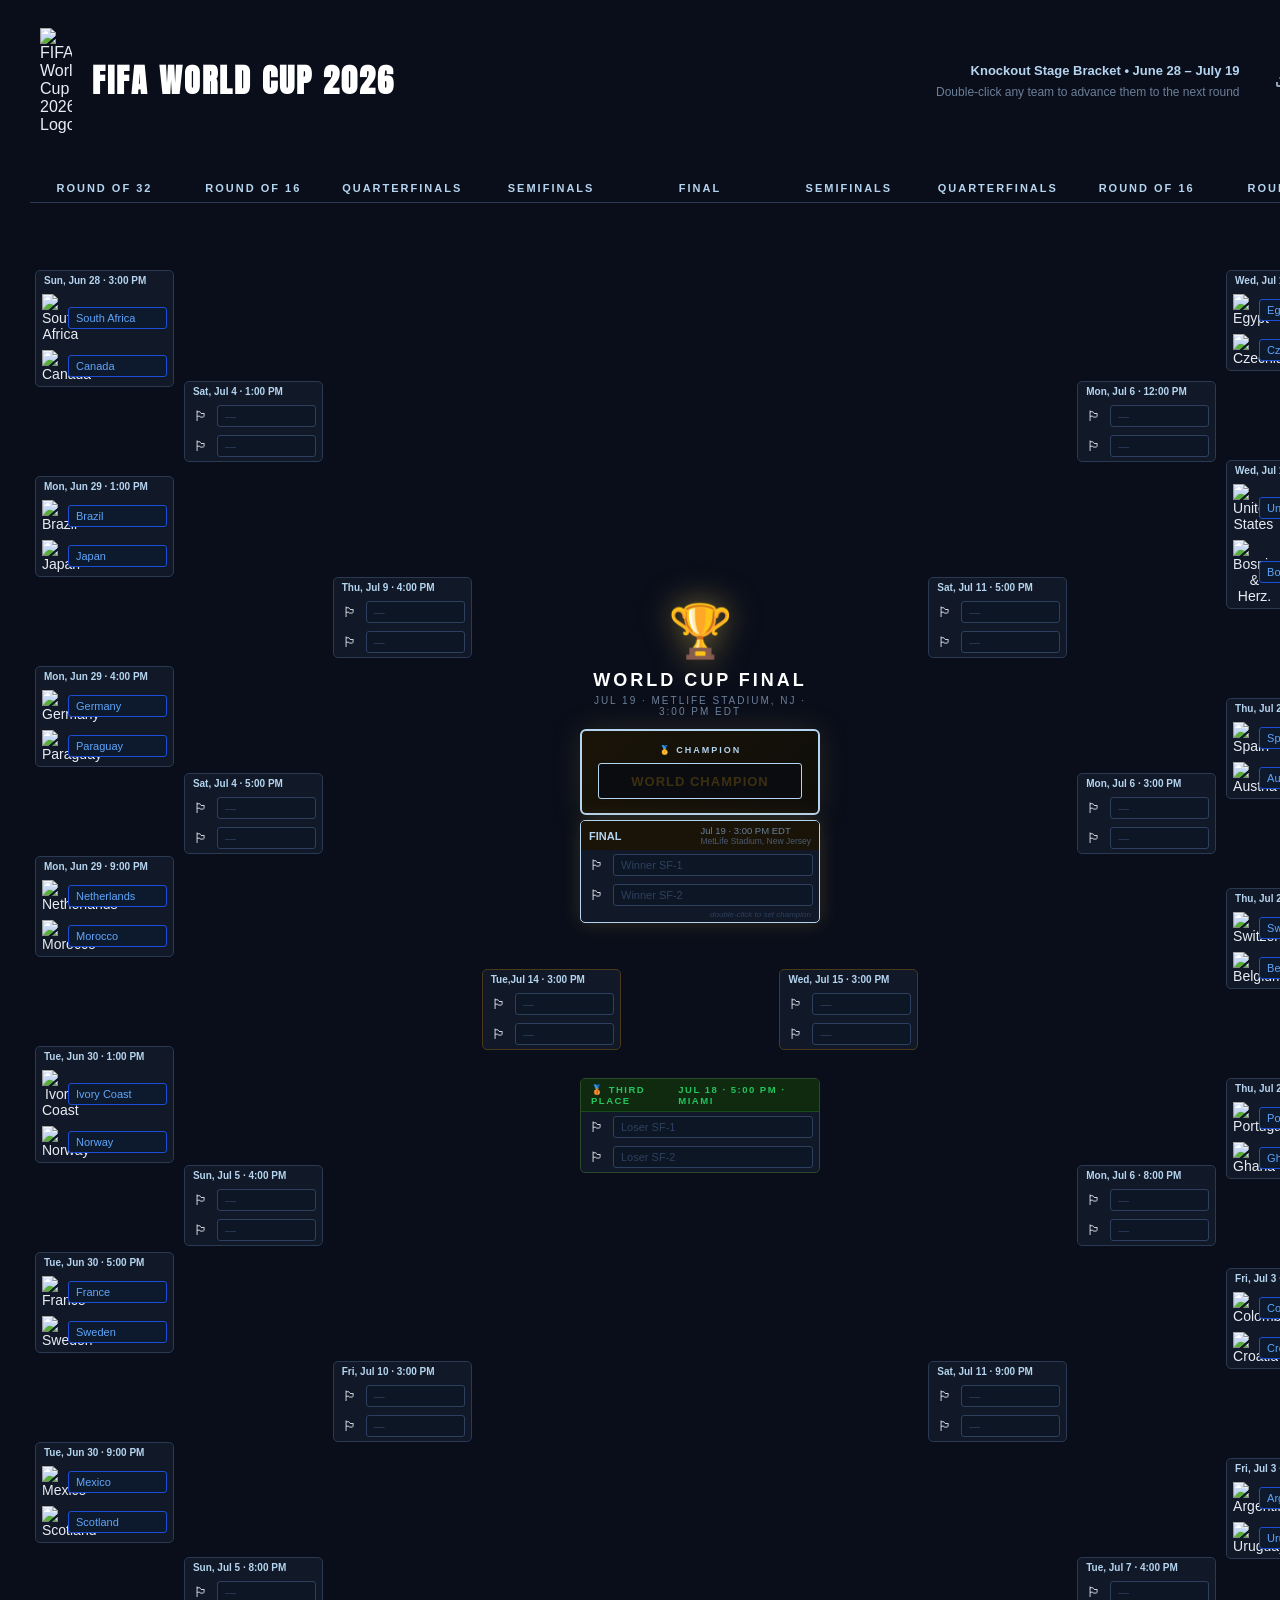
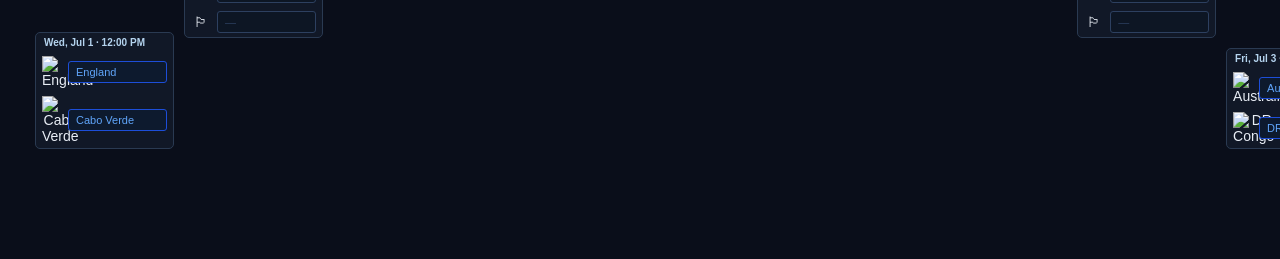
==== wc2026_bracket.html @ 47522573 "Update UI" ====
<!doctype html>
<html lang="en">
    <head>
        <meta charset="UTF-8" />
        <meta name="viewport" content="width=device-width, initial-scale=1.0" />
        <link rel="preconnect" href="https://fonts.googleapis.com" />
        <link rel="preconnect" href="https://fonts.gstatic.com" crossorigin />
        <link
            rel="stylesheet"
            href="https://fonts.googleapis.com/css2?family=Material+Symbols+Outlined:opsz,wght,FILL,GRAD@20..48,100..700,0..1,-50..200&icon_names=delete,download"
        />
        <link
            href="https://fonts.googleapis.com/css2?family=Anton&display=swap"
            rel="stylesheet"
        />
        <title>FIFA World Cup 2026 - Knockout Bracket</title>
        <style>
            *,
            *::before,
            *::after {
                box-sizing: border-box;
                margin: 0;
                padding: 0;
            }

            @import url("https://fonts.googleapis.com/css2?family=Oswald:wght@400;600;700&family=Inter:wght@300;400;500;600&family=Teko:wght@400;500;600;700&family=Anton&display=swap");

            :root {
                --bg: #0a0e1a;
                --surface: #111827;
                --surface2: #1a2236;
                --border: #2a3a52;
                --gold: #b5d4ef;
                --gold-light: #ffffff;
                --text: #e8edf5;
                --text-dim: #6b7f99;
                --text-mid: #94a3b8;
                --input-bg: #0d1624;
                --input-border: #2d4060;
                --green-light: #22c55e;
                --winner-bg: #0f2a1a;
                --winner-border: #22c55e;
            }

            html {
                font-family:
                    "Inter",
                    -apple-system,
                    BlinkMacSystemFont,
                    sans-serif;
                background: var(--bg);
                color: var(--text);
            }
            body {
                min-width: 1400px;
                user-select: none;
            }

            header {
                background: #0a0e1a;
                /* border-bottom: 2px solid var(--gold); */
                padding: 28px 40px 10px;
                display: flex;
                align-items: center;
                justify-content: space-between;
                position: relative;
                overflow: hidden;
            }
            .header-left {
                display: flex;
                align-items: center;
                gap: 20px;
            }
            .header-title h1 {
                font-family: "Anton", "Teko", "Oswald", sans-serif;
                font-size: 32px;
                font-weight: 700;
                color: var(--gold-light);
                letter-spacing: 2px;
                text-transform: uppercase;
                line-height: 1;
            }
            .display_logo {
                display: block;
            }
            .print_logo {
                display: none;
            }
            .header-right {
                display: flex;
                align-items: center;
                gap: 20px;
            }
            .header-meta {
                text-align: right;
                font-size: 12px;
                color: var(--text-dim);
                line-height: 1.8;
            }
            .header-meta strong {
                color: var(--gold);
                font-size: 13px;
                display: block;
            }

            .controls {
                background: var(--surface);
                border-bottom: 1px solid var(--border);
                padding: 14px 40px;
                display: flex;
                align-items: center;
                gap: 16px;
                flex-wrap: wrap;
            }
            .btn {
                font-family: "Anton", "Teko", "Oswald", sans-serif;
                font-size: 13px;
                font-weight: 600;
                height: 48px;
                width: 48px;
                letter-spacing: 1.5px;
                text-transform: uppercase;
                border: none;
                border-radius: 50%;
                cursor: pointer;
                transition: all 0.18s;
            }
            .btn-primary {
                background: var(--gold);
                color: #0a0e1a;
            }
            .btn-primary:hover {
                background: var(--gold-light);
            }
            .btn-secondary {
                background: transparent;
                color: var(--text-mid);
            }
            .btn-secondary:hover {
                background: var(--surface);
                color: var(--gold);
            }
            .btn-danger {
                background: transparent;
                color: #f87171;
            }
            .btn-danger:hover {
                background: #732525;
                color: #fff;
            }
            .controls-note {
                font-size: 11px;
                color: var(--text-dim);
            }
            main {
                padding: 30px 30px 60px;
            }

            .bracket-wrapper {
                display: grid;
                grid-auto-columns: minmax(0, 1fr);
                grid-auto-flow: column;
                align-items: center;
                min-height: 1580px;
            }

            .round-labels {
                display: grid;
                grid-auto-columns: minmax(0, 1fr);
                grid-auto-flow: column;
                padding: 0 0 12px;
            }
            .round-label {
                text-align: center;
                font-family: "Oswald", sans-serif;
                font-size: 11px;
                font-weight: 600;
                letter-spacing: 2px;
                text-transform: uppercase;
                color: var(--gold);
                padding: 8px 4px;
                border-bottom: 1px solid var(--border);
                margin-bottom: 4px;
            }
            .round-label span {
                display: block;
                font-size: 9px;
                color: var(--text-dim);
                font-family: "Inter", sans-serif;
                letter-spacing: 1px;
                margin-top: 2px;
                font-weight: 400;
            }

            .col {
                display: flex;
                flex-direction: column;
                justify-content: space-around;
                height: 100%;
                padding: 6px 5px;
            }

            .match {
                background: var(--surface);
                border: 1px solid var(--border);
                border-radius: 5px;
                margin: 5px 0;
                overflow: hidden;
                transition: border-color 0.18s;
            }
            .match:hover {
                border-color: #4a6a8a;
            }

            .match-meta {
                padding: 4px 8px;
                font-size: 9.5px;
                color: var(--text-dim);
                display: flex;
                justify-content: space-between;
                align-items: center;
            }
            .match-num {
                font-family: "Oswald", sans-serif;
                font-weight: 600;
                color: var(--gold);
                font-size: 10px;
            }
            .match-venue {
                font-size: 8.5px;
                color: #4a5a72;
                text-align: right;
            }

            .team-row {
                display: flex;
                align-items: center;
                padding: 4px 6px;
                gap: 6px;
                position: relative;
                cursor: pointer;
                transition: background 0.12s;
            }
            .team-row:hover {
                background: #151f30;
            }
            .team-row.winner-row {
                background: var(--winner-bg);
            }
            .team-row.winner-row:hover {
                background: #122218;
            }

            .team-flag {
                font-size: 14px;
                width: 20px;
                text-align: center;
                flex-shrink: 0;
            }

            input.team-input {
                flex: 1;
                background: var(--input-bg);
                border: 1px solid var(--input-border);
                border-radius: 3px;
                color: var(--text);
                font-size: 11px;
                font-family: "Inter", sans-serif;
                padding: 4px 7px;
                outline: none;
                transition:
                    border-color 0.15s,
                    background 0.15s;
                min-width: 0;
                pointer-events: none;
            }
            .team-row:hover input.team-input {
                pointer-events: auto;
            }
            input.team-input:focus {
                border-color: var(--gold);
                background: #121e32;
                pointer-events: auto;
            }
            input.team-input::placeholder {
                color: #2d4060;
            }
            input.team-input.confirmed {
                border-color: #1d4ed8;
                background: #0d1a2e;
                color: #60a5fa;
            }
            input.team-input.winner {
                border-color: var(--winner-border);
                background: var(--winner-bg);
                color: var(--green-light);
                font-weight: 600;
            }

            input.score-input {
                width: 28px;
                flex-shrink: 0;
                background: var(--input-bg);
                border: 1px solid var(--input-border);
                border-radius: 3px;
                color: #e8c878;
                font-size: 12px;
                font-weight: 600;
                font-family: "Oswald", sans-serif;
                text-align: center;
                padding: 4px 2px;
                outline: none;
                transition: border-color 0.15s;
            }
            input.score-input:focus {
                border-color: var(--gold);
            }
            input.score-input::placeholder {
                color: #2d4060;
                font-size: 10px;
            }

            /* advance hint */
            .advance-hint {
                font-size: 8px;
                color: #2d4060;
                padding: 0 8px 3px;
                text-align: right;
                font-style: italic;
            }

            /* flash animation */
            @keyframes advanceFlash {
                0% {
                    background: #0f3a20;
                }
                100% {
                    background: var(--winner-bg);
                }
            }
            .team-row.just-advanced {
                animation: advanceFlash 0.4s ease-out;
            }

            /* center col */
            .center-col {
                grid-column: 5;
                display: flex;
                flex-direction: column;
                align-items: center;
                justify-content: center;
                padding: 0 10px 256px 10px;
                gap: 150px;
            }
            .trophy-center {
                text-align: center;
                padding: 12px 0;
            }
            .trophy-center .big-trophy {
                font-size: 52px;
                display: block;
                margin-bottom: 8px;
                filter: drop-shadow(0 0 16px rgba(200, 168, 75, 0.6));
            }
            .trophy-center h2 {
                font-family: "Oswald", sans-serif;
                font-size: 18px;
                font-weight: 700;
                color: var(--gold-light);
                letter-spacing: 3px;
                text-transform: uppercase;
            }
            .trophy-center p {
                font-size: 10px;
                color: var(--text-dim);
                letter-spacing: 2px;
                margin-top: 4px;
                text-transform: uppercase;
            }

            .champion-box {
                background: linear-gradient(135deg, #1a1408, #0f0e0a);
                border: 2px solid var(--gold);
                border-radius: 6px;
                padding: 14px 16px;
                width: 240px;
                text-align: center;
                box-shadow: 0 0 30px rgba(200, 168, 75, 0.15);
            }
            .champion-box label {
                font-size: 9px;
                text-transform: uppercase;
                letter-spacing: 2px;
                color: var(--gold);
                font-weight: 600;
                display: block;
                margin-bottom: 8px;
            }
            input.champion-input {
                width: 100%;
                background: #0a0c10;
                border: 1px solid var(--gold);
                border-radius: 3px;
                color: var(--gold-light);
                font-size: 16px;
                font-weight: 700;
                font-family: "Oswald", sans-serif;
                text-align: center;
                padding: 8px;
                outline: none;
                letter-spacing: 1px;
            }
            input.champion-input::placeholder {
                color: #3d3010;
                font-size: 13px;
            }

            .match.final-match {
                border-color: var(--gold);
                box-shadow: 0 0 20px rgba(200, 168, 75, 0.2);
                width: 240px;
            }
            .match.final-match .match-meta {
                background: #1a1408;
                border-color: #3d3010;
            }
            .match.sf-match {
                border-color: #4a3a1a;
            }
            .match.qf-match {
                border-color: #2a3248;
            }

            .third-box {
                background: var(--surface);
                border: 1px solid #2a4a2a;
                border-radius: 5px;
                width: 240px;
                overflow: hidden;
            }
            .third-header {
                background: #0f2a0f;
                padding: 5px 10px;
                font-size: 9.5px;
                color: #22c55e;
                letter-spacing: 1.5px;
                text-transform: uppercase;
                font-weight: 600;
                border-bottom: 1px solid #1a4a1a;
                display: flex;
                justify-content: space-between;
            }

            .info-strip {
                background: var(--surface2);
                border: 1px solid var(--border);
                border-radius: 5px;
                padding: 10px 14px;
                width: 240px;
                font-size: 9.5px;
                color: var(--text-dim);
                line-height: 1.8;
                text-align: center;
            }
            .info-strip strong {
                color: var(--text-mid);
                display: block;
                font-size: 11px;
                margin-bottom: 4px;
            }

            @media print {
                body {
                    min-width: auto;
                    background: #fff !important;
                    color: #000 !important;
                }
                header {
                    background: #f8f8f8 !important;
                    -webkit-print-color-adjust: exact;
                    print-color-adjust: exact;
                }
                .display_logo {
                    display: none;
                }
                .print_logo {
                    display: block;
                }
                .controls,
                .legend {
                    display: none !important;
                }
                main {
                    padding: 10px;
                }
                .match {
                    border: 1px solid #ccc !important;
                    background: #f9f9f9 !important;
                    break-inside: avoid;
                }
                .match-meta {
                    background: #efefef !important;
                }
                input.team-input,
                input.score-input,
                input.champion-input {
                    background: #fff !important;
                    border: 1px solid #aaa !important;
                    color: #000 !important;
                    pointer-events: auto !important;
                }
                * {
                    -webkit-print-color-adjust: exact;
                    print-color-adjust: exact;
                }
            }
        </style>
    </head>
    <body>
        <header>
            <div class="header-left">
                <img
                    src="https://digitalhub.fifa.com/transform/157d23bf-7e13-4d7b-949e-5d27d340987e/WC26_Logo?&io=transform:fill&quality=75"
                    alt="FIFA World Cup 2026 Logo"
                    width="32"
                    class="display_logo"
                />
                <img
                    src="https://digitalhub.fifa.com/transform/72a8ea8e-9019-49a4-8e79-8b2488cd9972/WC26_logo_brand_identity_black-bg?io=transform:fill&quality=100"
                    alt="FIFA World Cup 2026 Dark Logo"
                    width="60"
                    class="print_logo"
                />
                <div class="header-title">
                    <h1>FIFA World Cup 2026</h1>
                </div>
            </div>
            <div class="header-right">
                <div class="header-meta">
                    <strong
                        >Knockout Stage Bracket &bull; June 28 &ndash; July 19
                    </strong>
                    Double-click any team to advance them to the next round
                </div>
                <div class="legend">
                    <button class="btn btn-secondary" onclick="window.print()">
                        <span class="material-symbols-outlined">
                            download
                        </span>
                    </button>
                    <button class="btn btn-danger" onclick="clearAll()">
                        <span class="material-symbols-outlined"> delete </span>
                    </button>
                </div>
            </div>
        </header>
        <main>
            <div class="round-labels">
                <div class="round-label">Round of 32</div>
                <div class="round-label">Round of 16</div>
                <div class="round-label">Quarterfinals</div>
                <div class="round-label">Semifinals</div>
                <div class="round-label" style="text-align: center">Final</div>
                <div class="round-label">Semifinals</div>
                <div class="round-label">Quarterfinals</div>
                <div class="round-label">Round of 16</div>
                <div class="round-label">Round of 32</div>
            </div>

            <div class="bracket-wrapper">
                <div class="col" id="col-r32-l"></div>
                <div class="col" id="col-r16-l"></div>
                <div class="col" id="col-qf-l"></div>
                <div class="col" id="col-sf-l"></div>

                <!-- CENTER -->
                <div class="center-col">
                    <div class="final-container">
                        <div class="trophy-center">
                            <span class="big-trophy">🏆</span>
                            <h2>World Cup Final</h2>
                            <p>Jul 19 · MetLife Stadium, NJ · 3:00 PM EDT</p>
                        </div>
                        <div class="champion-box">
                            <label>🥇 Champion</label>
                            <input
                                class="champion-input"
                                id="champion"
                                placeholder="WORLD CHAMPION"
                            />
                        </div>
                        <div class="match final-match" id="match-FINAL">
                            <div class="match-meta" style="background: #1a1408">
                                <span class="match-num" style="font-size: 11px"
                                    >FINAL</span
                                >
                                <div class="match-datetime">
                                    Jul 19 · 3:00 PM EDT
                                    <div class="match-venue">
                                        MetLife Stadium, New Jersey
                                    </div>
                                </div>
                            </div>
                            <div
                                class="team-row"
                                id="row-FINAL-1"
                                data-match="FINAL"
                                data-slot="1"
                            >
                                <span class="team-flag" id="flag-FINAL-1"
                                    >🏳</span
                                >
                                <input
                                    class="team-input"
                                    id="t-FINAL-1"
                                    placeholder="Winner SF-1"
                                />
                                <!-- <input
                                class="score-input"
                                id="s-FINAL-1"
                                placeholder="–"
                                type="number"
                                min="0"
                            /> -->
                            </div>
                            <div
                                class="team-row"
                                id="row-FINAL-2"
                                data-match="FINAL"
                                data-slot="2"
                            >
                                <span class="team-flag" id="flag-FINAL-2"
                                    >🏳</span
                                >
                                <input
                                    class="team-input"
                                    id="t-FINAL-2"
                                    placeholder="Winner SF-2"
                                />
                                <!-- <input
                                class="score-input"
                                id="s-FINAL-2"
                                placeholder="–"
                                type="number"
                                min="0"
                            /> -->
                            </div>
                            <div class="advance-hint">
                                double-click to set champion
                            </div>
                        </div>
                    </div>
                    <div class="third-box" id="match-3RD">
                        <div class="third-header">
                            <span>🥉 Third Place</span
                            ><span>Jul 18 · 5:00 PM · Miami</span>
                        </div>
                        <div
                            class="team-row"
                            id="row-3RD-1"
                            data-match="3RD"
                            data-slot="1"
                        >
                            <span class="team-flag" id="flag-3RD-1">🏳</span>
                            <input
                                class="team-input"
                                id="t-3RD-1"
                                placeholder="Loser SF-1"
                            />
                            <!-- <input
                                class="score-input"
                                id="s-3RD-1"
                                placeholder="–"
                                type="number"
                                min="0"
                            /> -->
                        </div>
                        <div
                            class="team-row"
                            id="row-3RD-2"
                            data-match="3RD"
                            data-slot="2"
                        >
                            <span class="team-flag" id="flag-3RD-2">🏳</span>
                            <input
                                class="team-input"
                                id="t-3RD-2"
                                placeholder="Loser SF-2"
                            />
                            <!-- <input
                                class="score-input"
                                id="s-3RD-2"
                                placeholder="–"
                                type="number"
                                min="0"
                            /> -->
                        </div>
                    </div>
                </div>

                <div class="col" id="col-sf-r"></div>
                <div class="col" id="col-qf-r"></div>
                <div class="col" id="col-r16-r"></div>
                <div class="col" id="col-r32-r"></div>
            </div>
        </main>

        <script>
            const FLAGS = {
                "South Africa": "za",
                Canada: "ca",
                Brazil: "br",
                Japan: "jp",
                Germany: "de",
                Paraguay: "py",
                Netherlands: "nl",
                Morocco: "ma",
                "Ivory Coast": "ci",
                Norway: "no",
                France: "fr",
                Sweden: "se",
                Mexico: "mx",
                Scotland: "gb-sct",
                England: "gb-eng",
                "Cabo Verde": "cv",
                Egypt: "eg",
                Czechia: "cz",
                "United States": "us",
                "Bosnia & Herz.": "ba",
                Spain: "es",
                Austria: "at",
                Switzerland: "ch",
                Belgium: "be",
                Portugal: "pt",
                Ghana: "gh",
                Colombia: "co",
                Croatia: "hr",
                Argentina: "ar",
                Uruguay: "uy",
                Australia: "au",
                "DR Congo": "cd",
            };

            // bracket structure
            // Each match: { id, num, date, time, venue, col, nextMatch, nextSlot, loserMatch, loserSlot }
            // nextMatch = which match the winner feeds into
            // nextSlot  = which slot (1 or 2) in that match
            // loserMatch/loserSlot = for SF matches → 3rd place

            const MATCHES = [
                // R32 LEFT
                {
                    id: "m1",
                    num: "M1",
                    date: "Sun, Jun 28",
                    time: "3:00 PM",
                    venue: "SoFi Stadium, LA",
                    col: "col-r32-l",
                    nextMatch: "r1",
                    nextSlot: 1,
                },
                {
                    id: "m2",
                    num: "M2",
                    date: "Mon, Jun 29",
                    time: "1:00 PM",
                    venue: "NRG Stadium, Houston",
                    col: "col-r32-l",
                    nextMatch: "r1",
                    nextSlot: 2,
                },
                {
                    id: "m3",
                    num: "M3",
                    date: "Mon, Jun 29",
                    time: "4:00 PM",
                    venue: "Gillette Stadium, Boston",
                    col: "col-r32-l",
                    nextMatch: "r2",
                    nextSlot: 1,
                },
                {
                    id: "m4",
                    num: "M4",
                    date: "Mon, Jun 29",
                    time: "9:00 PM",
                    venue: "Estadio Monterrey",
                    col: "col-r32-l",
                    nextMatch: "r2",
                    nextSlot: 2,
                },
                {
                    id: "m5",
                    num: "M5",
                    date: "Tue, Jun 30",
                    time: "1:00 PM",
                    venue: "AT&T Stadium, Dallas",
                    col: "col-r32-l",
                    nextMatch: "r3",
                    nextSlot: 1,
                },
                {
                    id: "m6",
                    num: "M6",
                    date: "Tue, Jun 30",
                    time: "5:00 PM",
                    venue: "MetLife Stadium, NJ",
                    col: "col-r32-l",
                    nextMatch: "r3",
                    nextSlot: 2,
                },
                {
                    id: "m7",
                    num: "M7",
                    date: "Tue, Jun 30",
                    time: "9:00 PM",
                    venue: "Estadio Azteca, Mexico City",
                    col: "col-r32-l",
                    nextMatch: "r4",
                    nextSlot: 1,
                },
                {
                    id: "m8",
                    num: "M8",
                    date: "Wed, Jul 1",
                    time: "12:00 PM",
                    venue: "Mercedes-Benz, Atlanta",
                    col: "col-r32-l",
                    nextMatch: "r4",
                    nextSlot: 2,
                },
                // R16 LEFT
                {
                    id: "r1",
                    num: "R16-A",
                    date: "Sat, Jul 4",
                    time: "1:00 PM",
                    venue: "NRG Stadium, Houston",
                    col: "col-r16-l",
                    nextMatch: "q1",
                    nextSlot: 1,
                },
                {
                    id: "r2",
                    num: "R16-B",
                    date: "Sat, Jul 4",
                    time: "5:00 PM",
                    venue: "Lincoln Financial, Philadelphia",
                    col: "col-r16-l",
                    nextMatch: "q1",
                    nextSlot: 2,
                },
                {
                    id: "r3",
                    num: "R16-C",
                    date: "Sun, Jul 5",
                    time: "4:00 PM",
                    venue: "MetLife Stadium, NJ",
                    col: "col-r16-l",
                    nextMatch: "q2",
                    nextSlot: 1,
                },
                {
                    id: "r4",
                    num: "R16-D",
                    date: "Sun, Jul 5",
                    time: "8:00 PM",
                    venue: "Estadio Azteca, Mexico City",
                    col: "col-r16-l",
                    nextMatch: "q2",
                    nextSlot: 2,
                },
                // QF LEFT
                {
                    id: "q1",
                    num: "QF-1",
                    date: "Thu, Jul 9",
                    time: "4:00 PM",
                    venue: "Gillette Stadium, Boston",
                    col: "col-qf-l",
                    nextMatch: "s1",
                    nextSlot: 1,
                },
                {
                    id: "q2",
                    num: "QF-2",
                    date: "Fri, Jul 10",
                    time: "3:00 PM",
                    venue: "SoFi Stadium, LA",
                    col: "col-qf-l",
                    nextMatch: "s1",
                    nextSlot: 2,
                },
                // SF LEFT
                {
                    id: "s1",
                    num: "SF-1",
                    date: "Tue,Jul 14",
                    time: "3:00 PM",
                    venue: "AT&T Stadium, Dallas",
                    col: "col-sf-l",
                    nextMatch: "FINAL",
                    nextSlot: 1,
                    loserMatch: "3RD",
                    loserSlot: 1,
                    cssClass: "sf-match",
                },
                // R32 RIGHT
                {
                    id: "m9",
                    num: "M9",
                    date: "Wed, Jul 1",
                    time: "4:00 PM",
                    venue: "Lumen Field, Seattle",
                    col: "col-r32-r",
                    nextMatch: "r5",
                    nextSlot: 1,
                },
                {
                    id: "m10",
                    num: "M10",
                    date: "Wed, Jul 1",
                    time: "8:00 PM",
                    venue: "Levi's Stadium, SF",
                    col: "col-r32-r",
                    nextMatch: "r5",
                    nextSlot: 2,
                },
                {
                    id: "m11",
                    num: "M11",
                    date: "Thu, Jul 2",
                    time: "3:00 PM",
                    venue: "SoFi Stadium, LA",
                    col: "col-r32-r",
                    nextMatch: "r6",
                    nextSlot: 1,
                },
                {
                    id: "m12",
                    num: "M12",
                    date: "Thu, Jul 2",
                    time: "7:00 PM",
                    venue: "BMO Field, Toronto",
                    col: "col-r32-r",
                    nextMatch: "r6",
                    nextSlot: 2,
                },
                {
                    id: "m13",
                    num: "M13",
                    date: "Thu, Jul 2",
                    time: "9:00 PM",
                    venue: "BC Place, Vancouver",
                    col: "col-r32-r",
                    nextMatch: "r7",
                    nextSlot: 1,
                },
                {
                    id: "m14",
                    num: "M14",
                    date: "Fri, Jul 3",
                    time: "2:00 PM",
                    venue: "AT&T Stadium, Dallas",
                    col: "col-r32-r",
                    nextMatch: "r7",
                    nextSlot: 2,
                },
                {
                    id: "m15",
                    num: "M15",
                    date: "Fri, Jul 3",
                    time: "6:00 PM",
                    venue: "Hard Rock, Miami",
                    col: "col-r32-r",
                    nextMatch: "r8",
                    nextSlot: 1,
                },
                {
                    id: "m16",
                    num: "M16",
                    date: "Fri, Jul 3",
                    time: "9:30 PM",
                    venue: "Arrowhead, Kansas City",
                    col: "col-r32-r",
                    nextMatch: "r8",
                    nextSlot: 2,
                },
                // R16 RIGHT
                {
                    id: "r5",
                    num: "R16-E",
                    date: "Mon, Jul 6",
                    time: "12:00 PM",
                    venue: "Mercedes-Benz, Atlanta",
                    col: "col-r16-r",
                    nextMatch: "q3",
                    nextSlot: 1,
                },
                {
                    id: "r6",
                    num: "R16-F",
                    date: "Mon, Jul 6",
                    time: "3:00 PM",
                    venue: "AT&T Stadium, Dallas",
                    col: "col-r16-r",
                    nextMatch: "q3",
                    nextSlot: 2,
                },
                {
                    id: "r7",
                    num: "R16-G",
                    date: "Mon, Jul 6",
                    time: "8:00 PM",
                    venue: "Lumen Field, Seattle",
                    col: "col-r16-r",
                    nextMatch: "q4",
                    nextSlot: 1,
                },
                {
                    id: "r8",
                    num: "R16-H",
                    date: "Tue, Jul 7",
                    time: "4:00 PM",
                    venue: "BC Place, Vancouver",
                    col: "col-r16-r",
                    nextMatch: "q4",
                    nextSlot: 2,
                },
                // QF RIGHT
                {
                    id: "q3",
                    num: "QF-3",
                    date: "Sat, Jul 11",
                    time: "5:00 PM",
                    venue: "Hard Rock, Miami",
                    col: "col-qf-r",
                    nextMatch: "s2",
                    nextSlot: 1,
                },
                {
                    id: "q4",
                    num: "QF-4",
                    date: "Sat, Jul 11",
                    time: "9:00 PM",
                    venue: "Arrowhead, Kansas City",
                    col: "col-qf-r",
                    nextMatch: "s2",
                    nextSlot: 2,
                },
                // SF RIGHT
                {
                    id: "s2",
                    num: "SF-2",
                    date: "Wed, Jul 15",
                    time: "3:00 PM",
                    venue: "Mercedes-Benz, Atlanta",
                    col: "col-sf-r",
                    nextMatch: "FINAL",
                    nextSlot: 2,
                    loserMatch: "3RD",
                    loserSlot: 2,
                    cssClass: "sf-match",
                },
            ];

            const TEAMS = {
                m1: ["South Africa", "Canada"],
                m2: ["Brazil", "Japan"],
                m3: ["Germany", "Paraguay"],
                m4: ["Netherlands", "Morocco"],
                m5: ["Ivory Coast", "Norway"],
                m6: ["France", "Sweden"],
                m7: ["Mexico", "Scotland"],
                m8: ["England", "Cabo Verde"],
                m9: ["Egypt", "Czechia"],
                m10: ["United States", "Bosnia & Herz."],
                m11: ["Spain", "Austria"],
                m12: ["Switzerland", "Belgium"],
                m13: ["Portugal", "Ghana"],
                m14: ["Colombia", "Croatia"],
                m15: ["Argentina", "Uruguay"],
                m16: ["Australia", "DR Congo"],
            };

            function makeMatch(m) {
                const div = document.createElement("div");
                div.className = "match" + (m.cssClass ? " " + m.cssClass : "");
                div.id = "match-" + m.id;
                div.innerHTML = `
                    <div class="match-meta">
                        <span class="match-num">${m.date} · ${m.time}</span>
                    </div>
                    <div class="team-row" id="row-${m.id}-1" data-match="${m.id}" data-slot="1">
                        <span class="team-flag" id="flag-${m.id}-1">🏳</span>
                        <input class="team-input" id="t-${m.id}-1" placeholder="—" />
                    </div>
                    <div class="team-row" id="row-${m.id}-2" data-match="${m.id}" data-slot="2">
                        <span class="team-flag" id="flag-${m.id}-2">🏳</span>
                        <input class="team-input" id="t-${m.id}-2" placeholder="—" />
                    </div>`;
                return div;
            }

            // Build columns
            MATCHES.forEach((m) => {
                const col = document.getElementById(m.col);
                if (col) col.appendChild(makeMatch(m));
            });

            // Match lookup by id
            const matchMap = {};
            MATCHES.forEach((m) => (matchMap[m.id] = m));

            // Set a team value + flag
            function setTeam(matchId, slot, name, cls) {
                const inp = document.getElementById(
                    "t-" + matchId + "-" + slot,
                );
                const flg = document.getElementById(
                    "flag-" + matchId + "-" + slot,
                );
                if (inp) {
                    inp.value = name;
                    inp.className = "team-input" + (cls ? " " + cls : "");
                }
                if (flg)
                    flg.innerHTML =
                        "<img src='https://flagcdn.com/w20/" +
                        FLAGS[name] +
                        ".png' srcset='https://flagcdn.com/w40/" +
                        FLAGS[name] +
                        ".png 2x, https://flagcdn.com/w60/" +
                        FLAGS[name] +
                        ".png 3x' alt='" +
                        name +
                        "' />";
            }

            // Advance winner to next round
            function advance(matchId, slot) {
                const m = matchMap[matchId];
                if (!m) {
                    // special: FINAL → champion
                    if (matchId === "FINAL") {
                        const name = document.getElementById(
                            "t-FINAL-" + slot,
                        )?.value;
                        if (!name) return;
                        document.getElementById("champion").value = name;
                        // highlight winner row
                        markWinner("FINAL", slot);
                    }
                    return;
                }
                const name = document.getElementById(
                    "t-" + matchId + "-" + slot,
                )?.value;
                if (!name) return;

                // winner → next match
                if (m.nextMatch) {
                    setTeam(m.nextMatch, m.nextSlot, name, "winner");
                    flashRow(m.nextMatch, m.nextSlot);
                }
                // loser → 3rd place (SF only)
                if (m.loserMatch) {
                    const loserSlot = slot === 1 ? 2 : 1; // the other team in the same match
                    const otherName = document.getElementById(
                        "t-" + matchId + "-" + (slot === 1 ? 2 : 1),
                    )?.value;
                    if (otherName) {
                        setTeam(m.loserMatch, m.loserSlot, otherName, "");
                        flashRow(m.loserMatch, m.loserSlot);
                    }
                }
                markWinner(matchId, slot);
            }

            function markWinner(matchId, slot) {
                [1, 2].forEach((s) => {
                    const row = document.getElementById(
                        "row-" + matchId + "-" + s,
                    );
                    if (row) row.classList.remove("winner-row");
                });
                const winRow = document.getElementById(
                    "row-" + matchId + "-" + slot,
                );
                if (winRow) winRow.classList.add("winner-row");
            }

            function flashRow(matchId, slot) {
                const row = document.getElementById(
                    "row-" + matchId + "-" + slot,
                );
                if (!row) return;
                row.classList.remove("just-advanced");
                void row.offsetWidth;
                row.classList.add("just-advanced");
                setTimeout(() => row.classList.remove("just-advanced"), 500);
            }

            // Double-click delegation
            document.addEventListener("dblclick", (e) => {
                const row = e.target.closest(".team-row[data-match]");
                if (!row) return;
                e.preventDefault();
                advance(row.dataset.match, parseInt(row.dataset.slot));
            });

            // Fill confirmed teams
            function fillKnownTeams() {
                Object.entries(TEAMS).forEach(([mid, teams]) => {
                    [1, 2].forEach((n, i) =>
                        setTeam(mid, n, teams[i], "confirmed"),
                    );
                });
            }

            document.addEventListener("DOMContentLoaded", () => {
                fillKnownTeams();
            });

            function clearScores() {
                document
                    .querySelectorAll("input.score-input")
                    .forEach((el) => (el.value = ""));
            }

            function clearAll() {
                if (!confirm("Reset entire bracket?")) return;
                document.querySelectorAll("input.team-input").forEach((el) => {
                    el.value = "";
                    el.className = "team-input";
                });
                document
                    .querySelectorAll("input.score-input")
                    .forEach((el) => (el.value = ""));
                document
                    .querySelectorAll(".team-flag")
                    .forEach((el) => (el.textContent = "🏳"));
                document
                    .querySelectorAll(".team-row")
                    .forEach((el) =>
                        el.classList.remove("winner-row", "just-advanced"),
                    );
                document.getElementById("champion").value = "";
            }

            // Allow manual typing to update flag
            document.addEventListener("input", (e) => {
                if (!e.target.classList.contains("team-input")) return;
                const row = e.target.closest(".team-row");
                const flg = row?.querySelector(".team-flag");
                if (flg)
                    flg.textContent = getFlag(e.target.value.trim()) || "🏳";
                e.target.classList.remove("confirmed", "winner");
            });

            // Score clicks should not trigger advance
            document.addEventListener(
                "click",
                (e) => {
                    if (e.target.classList.contains("score-input"))
                        e.stopPropagation();
                },
                true,
            );
        </script>
    </body>
</html>
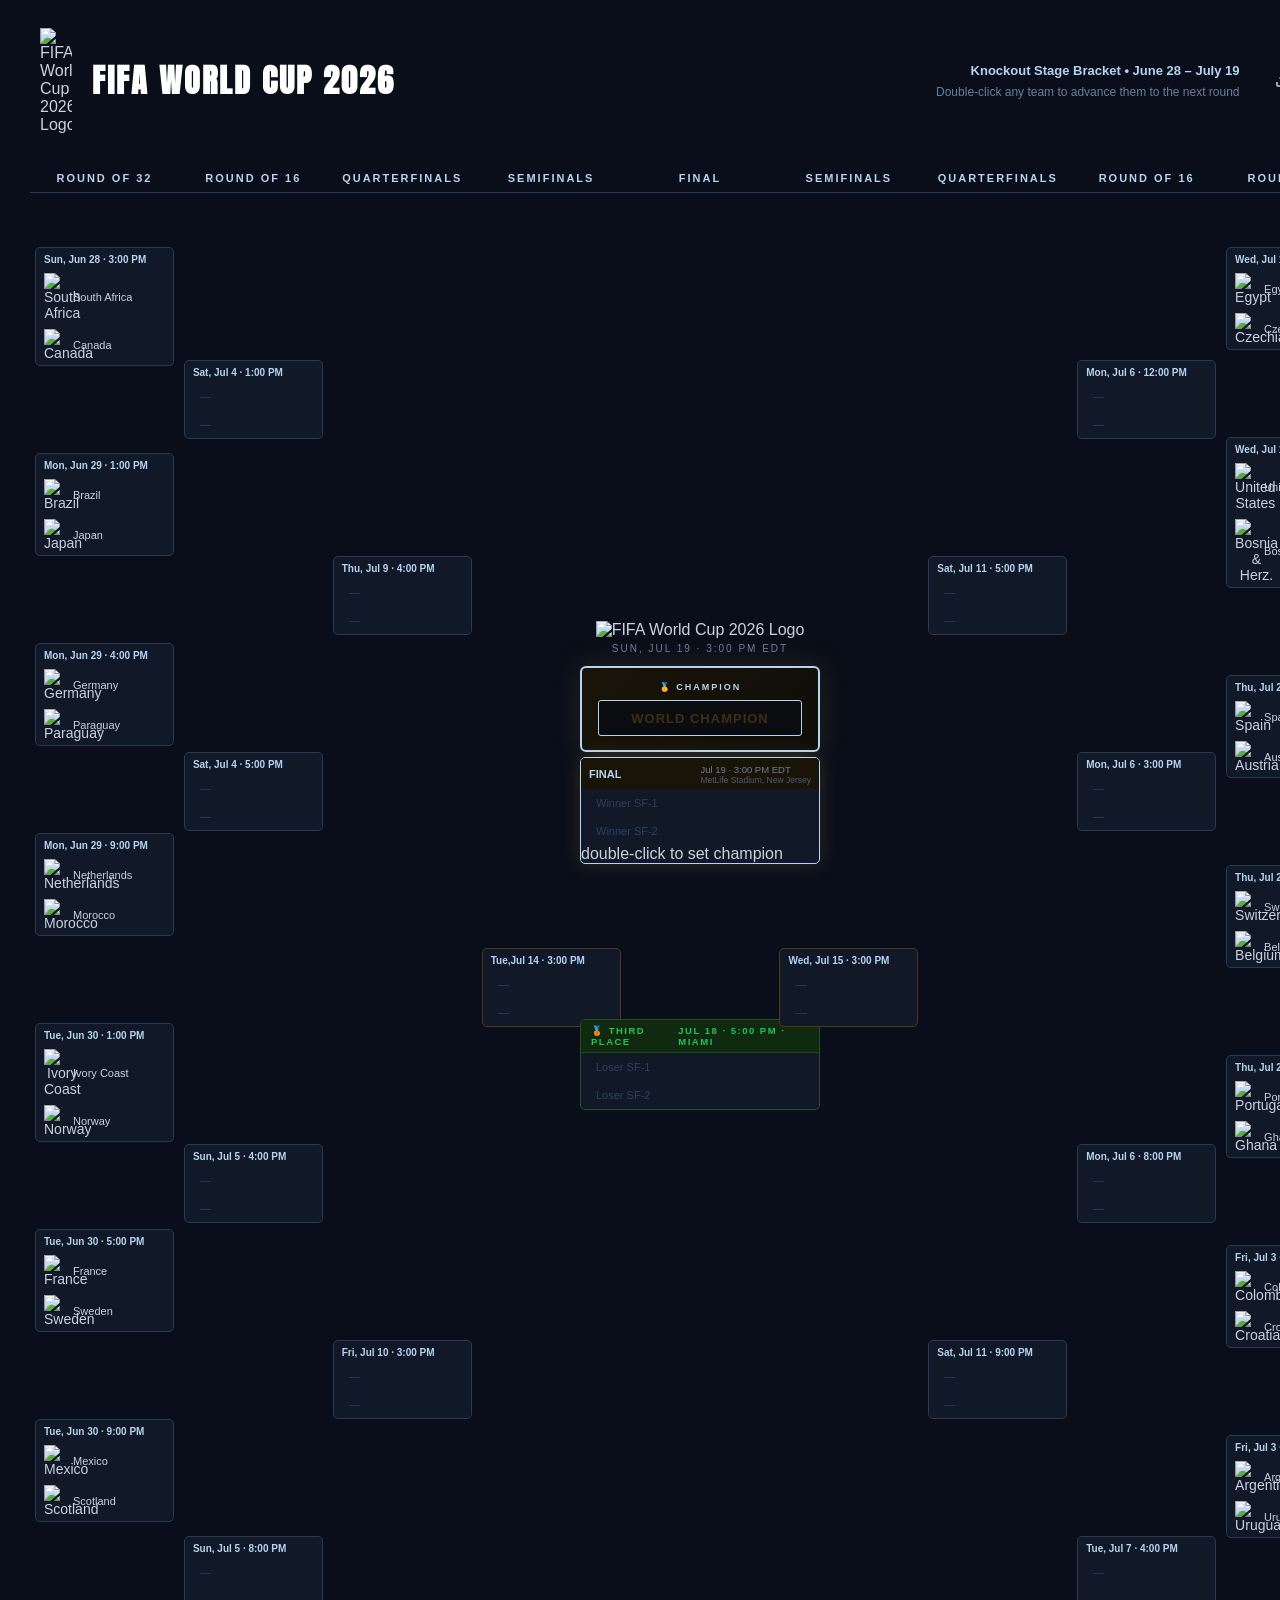
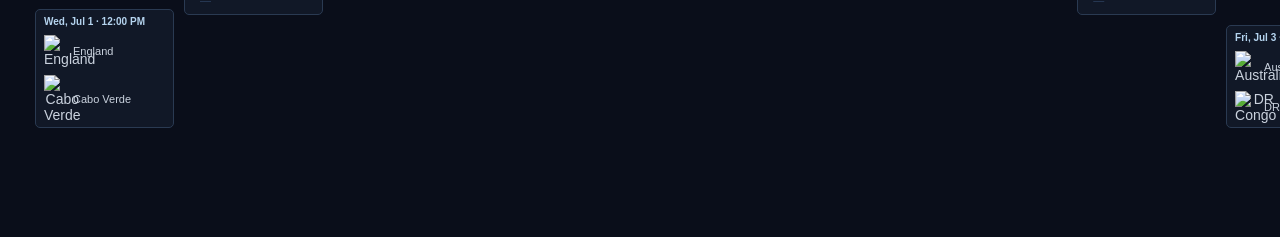
==== commit 725baf7c: "Update flags and advance UI" ====
--- a/wc2026_bracket.html
+++ b/wc2026_bracket.html
@@ -32,7 +32,7 @@
                 --border: #2a3a52;
                 --gold: #b5d4ef;
                 --gold-light: #ffffff;
-                --text: #e8edf5;
+                --text: #cad2de;
                 --text-dim: #6b7f99;
                 --text-mid: #94a3b8;
                 --input-bg: #0d1624;
@@ -58,8 +58,7 @@
 
             header {
                 background: #0a0e1a;
-                /* border-bottom: 2px solid var(--gold); */
-                padding: 28px 40px 10px;
+                padding: 28px 40px 0px;
                 display: flex;
                 align-items: center;
                 justify-content: space-between;
@@ -168,7 +167,6 @@
                 display: grid;
                 grid-auto-columns: minmax(0, 1fr);
                 grid-auto-flow: column;
-                padding: 0 0 12px;
             }
             .round-label {
                 text-align: center;
@@ -213,7 +211,7 @@
             }
 
             .match-meta {
-                padding: 4px 8px;
+                padding: 6px 8px 4px;
                 font-size: 9.5px;
                 color: var(--text-dim);
                 display: flex;
@@ -235,8 +233,8 @@
             .team-row {
                 display: flex;
                 align-items: center;
-                padding: 4px 6px;
-                gap: 6px;
+                padding: 4px 4px 4px 8px;
+                gap: 2px;
                 position: relative;
                 cursor: pointer;
                 transition: background 0.12s;
@@ -245,7 +243,12 @@
                 background: #151f30;
             }
             .team-row.winner-row {
+                border-color: var(--winner-border);
                 background: var(--winner-bg);
+            }
+            .team-row.winner-row input.team-input {
+                color: var(--green-light);
+                font-weight: 600;
             }
             .team-row.winner-row:hover {
                 background: #122218;
@@ -256,13 +259,16 @@
                 width: 20px;
                 text-align: center;
                 flex-shrink: 0;
+                display: flex;
+                align-items: center;
             }
 
             input.team-input {
                 flex: 1;
-                background: var(--input-bg);
-                border: 1px solid var(--input-border);
-                border-radius: 3px;
+                background: transparent;
+                /* border: 1px solid var(--input-border); */
+                /* border-radius: 3px; */
+                border: none;
                 color: var(--text);
                 font-size: 11px;
                 font-family: "Inter", sans-serif;
@@ -279,54 +285,10 @@
             }
             input.team-input:focus {
                 border-color: var(--gold);
-                background: #121e32;
                 pointer-events: auto;
             }
             input.team-input::placeholder {
                 color: #2d4060;
-            }
-            input.team-input.confirmed {
-                border-color: #1d4ed8;
-                background: #0d1a2e;
-                color: #60a5fa;
-            }
-            input.team-input.winner {
-                border-color: var(--winner-border);
-                background: var(--winner-bg);
-                color: var(--green-light);
-                font-weight: 600;
-            }
-
-            input.score-input {
-                width: 28px;
-                flex-shrink: 0;
-                background: var(--input-bg);
-                border: 1px solid var(--input-border);
-                border-radius: 3px;
-                color: #e8c878;
-                font-size: 12px;
-                font-weight: 600;
-                font-family: "Oswald", sans-serif;
-                text-align: center;
-                padding: 4px 2px;
-                outline: none;
-                transition: border-color 0.15s;
-            }
-            input.score-input:focus {
-                border-color: var(--gold);
-            }
-            input.score-input::placeholder {
-                color: #2d4060;
-                font-size: 10px;
-            }
-
-            /* advance hint */
-            .advance-hint {
-                font-size: 8px;
-                color: #2d4060;
-                padding: 0 8px 3px;
-                text-align: right;
-                font-style: italic;
             }
 
             /* flash animation */
@@ -353,6 +315,9 @@
                 gap: 150px;
             }
             .trophy-center {
+                display: flex;
+                flex-direction: column;
+                align-items: center;
                 text-align: center;
                 padding: 12px 0;
             }
@@ -577,9 +542,17 @@
                 <div class="center-col">
                     <div class="final-container">
                         <div class="trophy-center">
-                            <span class="big-trophy">🏆</span>
-                            <h2>World Cup Final</h2>
-                            <p>Jul 19 · MetLife Stadium, NJ · 3:00 PM EDT</p>
+                            <img
+                                src="https://digitalhub.fifa.com/transform/157d23bf-7e13-4d7b-949e-5d27d340987e/WC26_Logo?&io=transform:fill&quality=75"
+                                alt="FIFA World Cup 2026 Logo"
+                                class="display_logo"
+                            />
+                            <img
+                                src="https://digitalhub.fifa.com/transform/72a8ea8e-9019-49a4-8e79-8b2488cd9972/WC26_logo_brand_identity_black-bg?io=transform:fill&quality=100"
+                                alt="FIFA World Cup 2026 Dark Logo"
+                                class="print_logo"
+                            />
+                            <p>Sun, Jul 19 · 3:00 PM EDT</p>
                         </div>
                         <div class="champion-box">
                             <label>🥇 Champion</label>
@@ -607,9 +580,9 @@
                                 data-match="FINAL"
                                 data-slot="1"
                             >
-                                <span class="team-flag" id="flag-FINAL-1"
+                                <!-- <span class="team-flag" id="flag-FINAL-1"
                                     >🏳</span
-                                >
+                                > -->
                                 <input
                                     class="team-input"
                                     id="t-FINAL-1"
@@ -629,9 +602,9 @@
                                 data-match="FINAL"
                                 data-slot="2"
                             >
-                                <span class="team-flag" id="flag-FINAL-2"
+                                <!-- <span class="team-flag" id="flag-FINAL-2"
                                     >🏳</span
-                                >
+                                > -->
                                 <input
                                     class="team-input"
                                     id="t-FINAL-2"
@@ -661,7 +634,7 @@
                             data-match="3RD"
                             data-slot="1"
                         >
-                            <span class="team-flag" id="flag-3RD-1">🏳</span>
+                            <!-- <span class="team-flag" id="flag-3RD-1">🏳</span> -->
                             <input
                                 class="team-input"
                                 id="t-3RD-1"
@@ -681,7 +654,7 @@
                             data-match="3RD"
                             data-slot="2"
                         >
-                            <span class="team-flag" id="flag-3RD-2">🏳</span>
+                            <!-- <span class="team-flag" id="flag-3RD-2">🏳</span> -->
                             <input
                                 class="team-input"
                                 id="t-3RD-2"
@@ -741,329 +714,6 @@
                 "DR Congo": "cd",
             };
 
-            // bracket structure
-            // Each match: { id, num, date, time, venue, col, nextMatch, nextSlot, loserMatch, loserSlot }
-            // nextMatch = which match the winner feeds into
-            // nextSlot  = which slot (1 or 2) in that match
-            // loserMatch/loserSlot = for SF matches → 3rd place
-
-            const MATCHES = [
-                // R32 LEFT
-                {
-                    id: "m1",
-                    num: "M1",
-                    date: "Sun, Jun 28",
-                    time: "3:00 PM",
-                    venue: "SoFi Stadium, LA",
-                    col: "col-r32-l",
-                    nextMatch: "r1",
-                    nextSlot: 1,
-                },
-                {
-                    id: "m2",
-                    num: "M2",
-                    date: "Mon, Jun 29",
-                    time: "1:00 PM",
-                    venue: "NRG Stadium, Houston",
-                    col: "col-r32-l",
-                    nextMatch: "r1",
-                    nextSlot: 2,
-                },
-                {
-                    id: "m3",
-                    num: "M3",
-                    date: "Mon, Jun 29",
-                    time: "4:00 PM",
-                    venue: "Gillette Stadium, Boston",
-                    col: "col-r32-l",
-                    nextMatch: "r2",
-                    nextSlot: 1,
-                },
-                {
-                    id: "m4",
-                    num: "M4",
-                    date: "Mon, Jun 29",
-                    time: "9:00 PM",
-                    venue: "Estadio Monterrey",
-                    col: "col-r32-l",
-                    nextMatch: "r2",
-                    nextSlot: 2,
-                },
-                {
-                    id: "m5",
-                    num: "M5",
-                    date: "Tue, Jun 30",
-                    time: "1:00 PM",
-                    venue: "AT&T Stadium, Dallas",
-                    col: "col-r32-l",
-                    nextMatch: "r3",
-                    nextSlot: 1,
-                },
-                {
-                    id: "m6",
-                    num: "M6",
-                    date: "Tue, Jun 30",
-                    time: "5:00 PM",
-                    venue: "MetLife Stadium, NJ",
-                    col: "col-r32-l",
-                    nextMatch: "r3",
-                    nextSlot: 2,
-                },
-                {
-                    id: "m7",
-                    num: "M7",
-                    date: "Tue, Jun 30",
-                    time: "9:00 PM",
-                    venue: "Estadio Azteca, Mexico City",
-                    col: "col-r32-l",
-                    nextMatch: "r4",
-                    nextSlot: 1,
-                },
-                {
-                    id: "m8",
-                    num: "M8",
-                    date: "Wed, Jul 1",
-                    time: "12:00 PM",
-                    venue: "Mercedes-Benz, Atlanta",
-                    col: "col-r32-l",
-                    nextMatch: "r4",
-                    nextSlot: 2,
-                },
-                // R16 LEFT
-                {
-                    id: "r1",
-                    num: "R16-A",
-                    date: "Sat, Jul 4",
-                    time: "1:00 PM",
-                    venue: "NRG Stadium, Houston",
-                    col: "col-r16-l",
-                    nextMatch: "q1",
-                    nextSlot: 1,
-                },
-                {
-                    id: "r2",
-                    num: "R16-B",
-                    date: "Sat, Jul 4",
-                    time: "5:00 PM",
-                    venue: "Lincoln Financial, Philadelphia",
-                    col: "col-r16-l",
-                    nextMatch: "q1",
-                    nextSlot: 2,
-                },
-                {
-                    id: "r3",
-                    num: "R16-C",
-                    date: "Sun, Jul 5",
-                    time: "4:00 PM",
-                    venue: "MetLife Stadium, NJ",
-                    col: "col-r16-l",
-                    nextMatch: "q2",
-                    nextSlot: 1,
-                },
-                {
-                    id: "r4",
-                    num: "R16-D",
-                    date: "Sun, Jul 5",
-                    time: "8:00 PM",
-                    venue: "Estadio Azteca, Mexico City",
-                    col: "col-r16-l",
-                    nextMatch: "q2",
-                    nextSlot: 2,
-                },
-                // QF LEFT
-                {
-                    id: "q1",
-                    num: "QF-1",
-                    date: "Thu, Jul 9",
-                    time: "4:00 PM",
-                    venue: "Gillette Stadium, Boston",
-                    col: "col-qf-l",
-                    nextMatch: "s1",
-                    nextSlot: 1,
-                },
-                {
-                    id: "q2",
-                    num: "QF-2",
-                    date: "Fri, Jul 10",
-                    time: "3:00 PM",
-                    venue: "SoFi Stadium, LA",
-                    col: "col-qf-l",
-                    nextMatch: "s1",
-                    nextSlot: 2,
-                },
-                // SF LEFT
-                {
-                    id: "s1",
-                    num: "SF-1",
-                    date: "Tue,Jul 14",
-                    time: "3:00 PM",
-                    venue: "AT&T Stadium, Dallas",
-                    col: "col-sf-l",
-                    nextMatch: "FINAL",
-                    nextSlot: 1,
-                    loserMatch: "3RD",
-                    loserSlot: 1,
-                    cssClass: "sf-match",
-                },
-                // R32 RIGHT
-                {
-                    id: "m9",
-                    num: "M9",
-                    date: "Wed, Jul 1",
-                    time: "4:00 PM",
-                    venue: "Lumen Field, Seattle",
-                    col: "col-r32-r",
-                    nextMatch: "r5",
-                    nextSlot: 1,
-                },
-                {
-                    id: "m10",
-                    num: "M10",
-                    date: "Wed, Jul 1",
-                    time: "8:00 PM",
-                    venue: "Levi's Stadium, SF",
-                    col: "col-r32-r",
-                    nextMatch: "r5",
-                    nextSlot: 2,
-                },
-                {
-                    id: "m11",
-                    num: "M11",
-                    date: "Thu, Jul 2",
-                    time: "3:00 PM",
-                    venue: "SoFi Stadium, LA",
-                    col: "col-r32-r",
-                    nextMatch: "r6",
-                    nextSlot: 1,
-                },
-                {
-                    id: "m12",
-                    num: "M12",
-                    date: "Thu, Jul 2",
-                    time: "7:00 PM",
-                    venue: "BMO Field, Toronto",
-                    col: "col-r32-r",
-                    nextMatch: "r6",
-                    nextSlot: 2,
-                },
-                {
-                    id: "m13",
-                    num: "M13",
-                    date: "Thu, Jul 2",
-                    time: "9:00 PM",
-                    venue: "BC Place, Vancouver",
-                    col: "col-r32-r",
-                    nextMatch: "r7",
-                    nextSlot: 1,
-                },
-                {
-                    id: "m14",
-                    num: "M14",
-                    date: "Fri, Jul 3",
-                    time: "2:00 PM",
-                    venue: "AT&T Stadium, Dallas",
-                    col: "col-r32-r",
-                    nextMatch: "r7",
-                    nextSlot: 2,
-                },
-                {
-                    id: "m15",
-                    num: "M15",
-                    date: "Fri, Jul 3",
-                    time: "6:00 PM",
-                    venue: "Hard Rock, Miami",
-                    col: "col-r32-r",
-                    nextMatch: "r8",
-                    nextSlot: 1,
-                },
-                {
-                    id: "m16",
-                    num: "M16",
-                    date: "Fri, Jul 3",
-                    time: "9:30 PM",
-                    venue: "Arrowhead, Kansas City",
-                    col: "col-r32-r",
-                    nextMatch: "r8",
-                    nextSlot: 2,
-                },
-                // R16 RIGHT
-                {
-                    id: "r5",
-                    num: "R16-E",
-                    date: "Mon, Jul 6",
-                    time: "12:00 PM",
-                    venue: "Mercedes-Benz, Atlanta",
-                    col: "col-r16-r",
-                    nextMatch: "q3",
-                    nextSlot: 1,
-                },
-                {
-                    id: "r6",
-                    num: "R16-F",
-                    date: "Mon, Jul 6",
-                    time: "3:00 PM",
-                    venue: "AT&T Stadium, Dallas",
-                    col: "col-r16-r",
-                    nextMatch: "q3",
-                    nextSlot: 2,
-                },
-                {
-                    id: "r7",
-                    num: "R16-G",
-                    date: "Mon, Jul 6",
-                    time: "8:00 PM",
-                    venue: "Lumen Field, Seattle",
-                    col: "col-r16-r",
-                    nextMatch: "q4",
-                    nextSlot: 1,
-                },
-                {
-                    id: "r8",
-                    num: "R16-H",
-                    date: "Tue, Jul 7",
-                    time: "4:00 PM",
-                    venue: "BC Place, Vancouver",
-                    col: "col-r16-r",
-                    nextMatch: "q4",
-                    nextSlot: 2,
-                },
-                // QF RIGHT
-                {
-                    id: "q3",
-                    num: "QF-3",
-                    date: "Sat, Jul 11",
-                    time: "5:00 PM",
-                    venue: "Hard Rock, Miami",
-                    col: "col-qf-r",
-                    nextMatch: "s2",
-                    nextSlot: 1,
-                },
-                {
-                    id: "q4",
-                    num: "QF-4",
-                    date: "Sat, Jul 11",
-                    time: "9:00 PM",
-                    venue: "Arrowhead, Kansas City",
-                    col: "col-qf-r",
-                    nextMatch: "s2",
-                    nextSlot: 2,
-                },
-                // SF RIGHT
-                {
-                    id: "s2",
-                    num: "SF-2",
-                    date: "Wed, Jul 15",
-                    time: "3:00 PM",
-                    venue: "Mercedes-Benz, Atlanta",
-                    col: "col-sf-r",
-                    nextMatch: "FINAL",
-                    nextSlot: 2,
-                    loserMatch: "3RD",
-                    loserSlot: 2,
-                    cssClass: "sf-match",
-                },
-            ];
-
             const TEAMS = {
                 m1: ["South Africa", "Canada"],
                 m2: ["Brazil", "Japan"],
@@ -1083,6 +733,29 @@
                 m16: ["Australia", "DR Congo"],
             };
 
+            // bracket structure
+            // Each match: { id, num, date, time, venue, col, nextMatch, nextSlot, loserMatch, loserSlot }
+            // nextMatch = which match the winner feeds into
+            // nextSlot  = which slot (1 or 2) in that match
+            // loserMatch/loserSlot = for SF matches → 3rd place
+
+            let MATCHES = [];
+            const matchMap = {};
+
+            async function loadData() {
+                const response = await fetch("./matches.json");
+                MATCHES = await response.json();
+
+                MATCHES.forEach((m) => {
+                    const col = document.getElementById(m.col);
+                    if (col) col.appendChild(makeMatch(m));
+                    matchMap[m.id] = m;
+                });
+                fillKnownTeams();
+            }
+
+            document.addEventListener("DOMContentLoaded", loadData);
+
             function makeMatch(m) {
                 const div = document.createElement("div");
                 div.className = "match" + (m.cssClass ? " " + m.cssClass : "");
@@ -1092,49 +765,44 @@
                         <span class="match-num">${m.date} · ${m.time}</span>
                     </div>
                     <div class="team-row" id="row-${m.id}-1" data-match="${m.id}" data-slot="1">
-                        <span class="team-flag" id="flag-${m.id}-1">🏳</span>
                         <input class="team-input" id="t-${m.id}-1" placeholder="—" />
                     </div>
                     <div class="team-row" id="row-${m.id}-2" data-match="${m.id}" data-slot="2">
-                        <span class="team-flag" id="flag-${m.id}-2">🏳</span>
                         <input class="team-input" id="t-${m.id}-2" placeholder="—" />
                     </div>`;
                 return div;
             }
-
-            // Build columns
-            MATCHES.forEach((m) => {
-                const col = document.getElementById(m.col);
-                if (col) col.appendChild(makeMatch(m));
-            });
-
-            // Match lookup by id
-            const matchMap = {};
-            MATCHES.forEach((m) => (matchMap[m.id] = m));
 
             // Set a team value + flag
             function setTeam(matchId, slot, name, cls) {
                 const inp = document.getElementById(
                     "t-" + matchId + "-" + slot,
                 );
-                const flg = document.getElementById(
-                    "flag-" + matchId + "-" + slot,
-                );
-                if (inp) {
-                    inp.value = name;
-                    inp.className = "team-input" + (cls ? " " + cls : "");
-                }
-                if (flg)
-                    flg.innerHTML =
-                        "<img src='https://flagcdn.com/w20/" +
-                        FLAGS[name] +
-                        ".png' srcset='https://flagcdn.com/w40/" +
-                        FLAGS[name] +
-                        ".png 2x, https://flagcdn.com/w60/" +
-                        FLAGS[name] +
-                        ".png 3x' alt='" +
-                        name +
-                        "' />";
+                if (!inp) return;
+
+                inp.value = name;
+                inp.className = "team-input" + (cls ? " " + cls : "");
+
+                const row = inp.closest(".team-row");
+                let flg = row.querySelector(".team-flag");
+
+                if (!flg) {
+                    flg = document.createElement("span");
+                    flg.className = "team-flag";
+                    flg.id = "flag-" + matchId + "-" + slot;
+                    row.insertBefore(flg, inp);
+                }
+                flg.innerHTML = FLAGS[name]
+                    ? "<img src='https://flagcdn.com/w20/" +
+                      FLAGS[name] +
+                      ".png' srcset='https://flagcdn.com/w40/" +
+                      FLAGS[name] +
+                      ".png 2x, https://flagcdn.com/w60/" +
+                      FLAGS[name] +
+                      ".png 3x' alt='" +
+                      name +
+                      "' />"
+                    : "";
             }
 
             // Advance winner to next round
@@ -1158,9 +826,12 @@
                 )?.value;
                 if (!name) return;
 
+                markWinner(matchId, slot);
+                flashRow(matchId, slot);
+
                 // winner → next match
                 if (m.nextMatch) {
-                    setTeam(m.nextMatch, m.nextSlot, name, "winner");
+                    setTeam(m.nextMatch, m.nextSlot, name, "");
                     flashRow(m.nextMatch, m.nextSlot);
                 }
                 // loser → 3rd place (SF only)
@@ -1171,10 +842,9 @@
                     )?.value;
                     if (otherName) {
                         setTeam(m.loserMatch, m.loserSlot, otherName, "");
-                        flashRow(m.loserMatch, m.loserSlot);
+                        flashRow(m.loserMatch, m.loserSlot)
                     }
                 }
-                markWinner(matchId, slot);
             }
 
             function markWinner(matchId, slot) {
@@ -1218,10 +888,6 @@
                 });
             }
 
-            document.addEventListener("DOMContentLoaded", () => {
-                fillKnownTeams();
-            });
-
             function clearScores() {
                 document
                     .querySelectorAll("input.score-input")
@@ -1239,13 +905,14 @@
                     .forEach((el) => (el.value = ""));
                 document
                     .querySelectorAll(".team-flag")
-                    .forEach((el) => (el.textContent = "🏳"));
+                    .forEach((el) => el.remove());
                 document
                     .querySelectorAll(".team-row")
                     .forEach((el) =>
                         el.classList.remove("winner-row", "just-advanced"),
                     );
                 document.getElementById("champion").value = "";
+                fillKnownTeams();
             }
 
             // Allow manual typing to update flag
@@ -1253,8 +920,7 @@
                 if (!e.target.classList.contains("team-input")) return;
                 const row = e.target.closest(".team-row");
                 const flg = row?.querySelector(".team-flag");
-                if (flg)
-                    flg.textContent = getFlag(e.target.value.trim()) || "🏳";
+                if (flg) flg.textContent = getFlag(e.target.value.trim()) || "";
                 e.target.classList.remove("confirmed", "winner");
             });
 
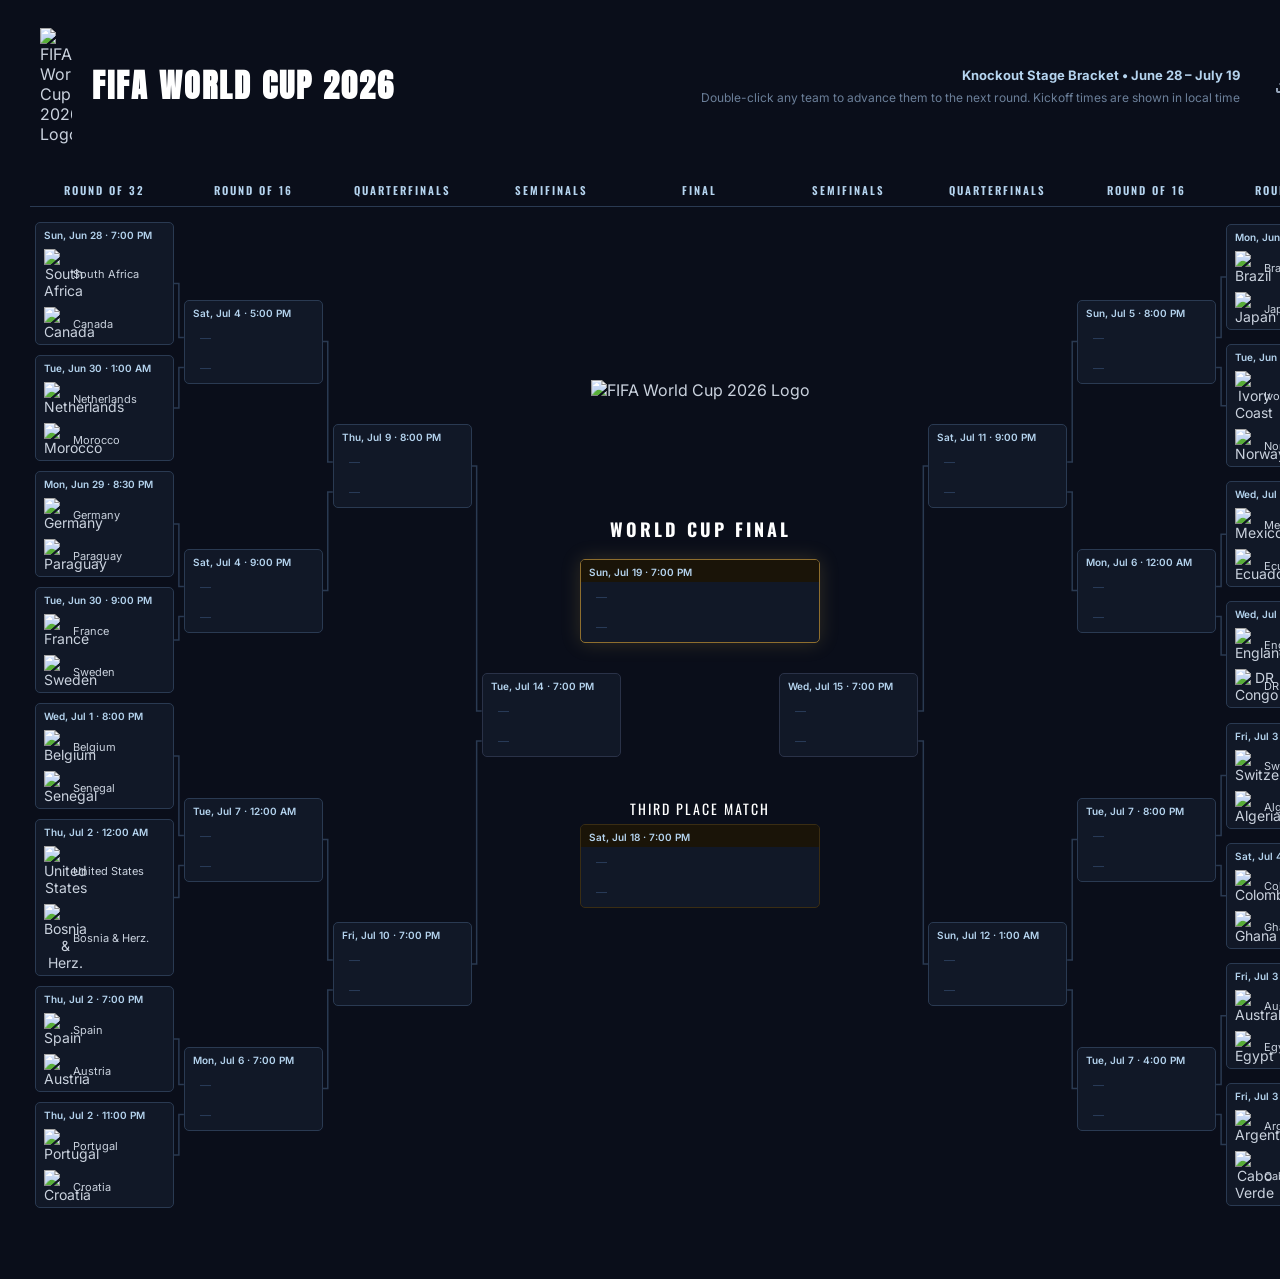
==== commit 74ea4dcc: "Add connectors, update data, update print UI" ====
--- a/wc2026_bracket.html
+++ b/wc2026_bracket.html
@@ -10,476 +10,11 @@
             href="https://fonts.googleapis.com/css2?family=Material+Symbols+Outlined:opsz,wght,FILL,GRAD@20..48,100..700,0..1,-50..200&icon_names=delete,download"
         />
         <link
-            href="https://fonts.googleapis.com/css2?family=Anton&display=swap"
+            href="https://fonts.googleapis.com/css2?family=Oswald:wght@400;600;700&family=Inter:wght@300;400;500;600&family=Teko:wght@400;500;600;700&family=Anton&display=swap"
             rel="stylesheet"
         />
+        <link rel="stylesheet" href="./styles.css" />
         <title>FIFA World Cup 2026 - Knockout Bracket</title>
-        <style>
-            *,
-            *::before,
-            *::after {
-                box-sizing: border-box;
-                margin: 0;
-                padding: 0;
-            }
-
-            @import url("https://fonts.googleapis.com/css2?family=Oswald:wght@400;600;700&family=Inter:wght@300;400;500;600&family=Teko:wght@400;500;600;700&family=Anton&display=swap");
-
-            :root {
-                --bg: #0a0e1a;
-                --surface: #111827;
-                --surface2: #1a2236;
-                --border: #2a3a52;
-                --gold: #b5d4ef;
-                --gold-light: #ffffff;
-                --text: #cad2de;
-                --text-dim: #6b7f99;
-                --text-mid: #94a3b8;
-                --input-bg: #0d1624;
-                --input-border: #2d4060;
-                --green-light: #22c55e;
-                --winner-bg: #0f2a1a;
-                --winner-border: #22c55e;
-            }
-
-            html {
-                font-family:
-                    "Inter",
-                    -apple-system,
-                    BlinkMacSystemFont,
-                    sans-serif;
-                background: var(--bg);
-                color: var(--text);
-            }
-            body {
-                min-width: 1400px;
-                user-select: none;
-            }
-
-            header {
-                background: #0a0e1a;
-                padding: 28px 40px 0px;
-                display: flex;
-                align-items: center;
-                justify-content: space-between;
-                position: relative;
-                overflow: hidden;
-            }
-            .header-left {
-                display: flex;
-                align-items: center;
-                gap: 20px;
-            }
-            .header-title h1 {
-                font-family: "Anton", "Teko", "Oswald", sans-serif;
-                font-size: 32px;
-                font-weight: 700;
-                color: var(--gold-light);
-                letter-spacing: 2px;
-                text-transform: uppercase;
-                line-height: 1;
-            }
-            .display_logo {
-                display: block;
-            }
-            .print_logo {
-                display: none;
-            }
-            .header-right {
-                display: flex;
-                align-items: center;
-                gap: 20px;
-            }
-            .header-meta {
-                text-align: right;
-                font-size: 12px;
-                color: var(--text-dim);
-                line-height: 1.8;
-            }
-            .header-meta strong {
-                color: var(--gold);
-                font-size: 13px;
-                display: block;
-            }
-
-            .controls {
-                background: var(--surface);
-                border-bottom: 1px solid var(--border);
-                padding: 14px 40px;
-                display: flex;
-                align-items: center;
-                gap: 16px;
-                flex-wrap: wrap;
-            }
-            .btn {
-                font-family: "Anton", "Teko", "Oswald", sans-serif;
-                font-size: 13px;
-                font-weight: 600;
-                height: 48px;
-                width: 48px;
-                letter-spacing: 1.5px;
-                text-transform: uppercase;
-                border: none;
-                border-radius: 50%;
-                cursor: pointer;
-                transition: all 0.18s;
-            }
-            .btn-primary {
-                background: var(--gold);
-                color: #0a0e1a;
-            }
-            .btn-primary:hover {
-                background: var(--gold-light);
-            }
-            .btn-secondary {
-                background: transparent;
-                color: var(--text-mid);
-            }
-            .btn-secondary:hover {
-                background: var(--surface);
-                color: var(--gold);
-            }
-            .btn-danger {
-                background: transparent;
-                color: #f87171;
-            }
-            .btn-danger:hover {
-                background: #732525;
-                color: #fff;
-            }
-            .controls-note {
-                font-size: 11px;
-                color: var(--text-dim);
-            }
-            main {
-                padding: 30px 30px 60px;
-            }
-
-            .bracket-wrapper {
-                display: grid;
-                grid-auto-columns: minmax(0, 1fr);
-                grid-auto-flow: column;
-                align-items: center;
-                min-height: 1580px;
-            }
-
-            .round-labels {
-                display: grid;
-                grid-auto-columns: minmax(0, 1fr);
-                grid-auto-flow: column;
-            }
-            .round-label {
-                text-align: center;
-                font-family: "Oswald", sans-serif;
-                font-size: 11px;
-                font-weight: 600;
-                letter-spacing: 2px;
-                text-transform: uppercase;
-                color: var(--gold);
-                padding: 8px 4px;
-                border-bottom: 1px solid var(--border);
-                margin-bottom: 4px;
-            }
-            .round-label span {
-                display: block;
-                font-size: 9px;
-                color: var(--text-dim);
-                font-family: "Inter", sans-serif;
-                letter-spacing: 1px;
-                margin-top: 2px;
-                font-weight: 400;
-            }
-
-            .col {
-                display: flex;
-                flex-direction: column;
-                justify-content: space-around;
-                height: 100%;
-                padding: 6px 5px;
-            }
-
-            .match {
-                background: var(--surface);
-                border: 1px solid var(--border);
-                border-radius: 5px;
-                margin: 5px 0;
-                overflow: hidden;
-                transition: border-color 0.18s;
-            }
-            .match:hover {
-                border-color: #4a6a8a;
-            }
-
-            .match-meta {
-                padding: 6px 8px 4px;
-                font-size: 9.5px;
-                color: var(--text-dim);
-                display: flex;
-                justify-content: space-between;
-                align-items: center;
-            }
-            .match-num {
-                font-family: "Oswald", sans-serif;
-                font-weight: 600;
-                color: var(--gold);
-                font-size: 10px;
-            }
-            .match-venue {
-                font-size: 8.5px;
-                color: #4a5a72;
-                text-align: right;
-            }
-
-            .team-row {
-                display: flex;
-                align-items: center;
-                padding: 4px 4px 4px 8px;
-                gap: 2px;
-                position: relative;
-                cursor: pointer;
-                transition: background 0.12s;
-            }
-            .team-row:hover {
-                background: #151f30;
-            }
-            .team-row.winner-row {
-                border-color: var(--winner-border);
-                background: var(--winner-bg);
-            }
-            .team-row.winner-row input.team-input {
-                color: var(--green-light);
-                font-weight: 600;
-            }
-            .team-row.winner-row:hover {
-                background: #122218;
-            }
-
-            .team-flag {
-                font-size: 14px;
-                width: 20px;
-                text-align: center;
-                flex-shrink: 0;
-                display: flex;
-                align-items: center;
-            }
-
-            input.team-input {
-                flex: 1;
-                background: transparent;
-                /* border: 1px solid var(--input-border); */
-                /* border-radius: 3px; */
-                border: none;
-                color: var(--text);
-                font-size: 11px;
-                font-family: "Inter", sans-serif;
-                padding: 4px 7px;
-                outline: none;
-                transition:
-                    border-color 0.15s,
-                    background 0.15s;
-                min-width: 0;
-                pointer-events: none;
-            }
-            .team-row:hover input.team-input {
-                pointer-events: auto;
-            }
-            input.team-input:focus {
-                border-color: var(--gold);
-                pointer-events: auto;
-            }
-            input.team-input::placeholder {
-                color: #2d4060;
-            }
-
-            /* flash animation */
-            @keyframes advanceFlash {
-                0% {
-                    background: #0f3a20;
-                }
-                100% {
-                    background: var(--winner-bg);
-                }
-            }
-            .team-row.just-advanced {
-                animation: advanceFlash 0.4s ease-out;
-            }
-
-            /* center col */
-            .center-col {
-                grid-column: 5;
-                display: flex;
-                flex-direction: column;
-                align-items: center;
-                justify-content: center;
-                padding: 0 10px 256px 10px;
-                gap: 150px;
-            }
-            .trophy-center {
-                display: flex;
-                flex-direction: column;
-                align-items: center;
-                text-align: center;
-                padding: 12px 0;
-            }
-            .trophy-center .big-trophy {
-                font-size: 52px;
-                display: block;
-                margin-bottom: 8px;
-                filter: drop-shadow(0 0 16px rgba(200, 168, 75, 0.6));
-            }
-            .trophy-center h2 {
-                font-family: "Oswald", sans-serif;
-                font-size: 18px;
-                font-weight: 700;
-                color: var(--gold-light);
-                letter-spacing: 3px;
-                text-transform: uppercase;
-            }
-            .trophy-center p {
-                font-size: 10px;
-                color: var(--text-dim);
-                letter-spacing: 2px;
-                margin-top: 4px;
-                text-transform: uppercase;
-            }
-
-            .champion-box {
-                background: linear-gradient(135deg, #1a1408, #0f0e0a);
-                border: 2px solid var(--gold);
-                border-radius: 6px;
-                padding: 14px 16px;
-                width: 240px;
-                text-align: center;
-                box-shadow: 0 0 30px rgba(200, 168, 75, 0.15);
-            }
-            .champion-box label {
-                font-size: 9px;
-                text-transform: uppercase;
-                letter-spacing: 2px;
-                color: var(--gold);
-                font-weight: 600;
-                display: block;
-                margin-bottom: 8px;
-            }
-            input.champion-input {
-                width: 100%;
-                background: #0a0c10;
-                border: 1px solid var(--gold);
-                border-radius: 3px;
-                color: var(--gold-light);
-                font-size: 16px;
-                font-weight: 700;
-                font-family: "Oswald", sans-serif;
-                text-align: center;
-                padding: 8px;
-                outline: none;
-                letter-spacing: 1px;
-            }
-            input.champion-input::placeholder {
-                color: #3d3010;
-                font-size: 13px;
-            }
-
-            .match.final-match {
-                border-color: var(--gold);
-                box-shadow: 0 0 20px rgba(200, 168, 75, 0.2);
-                width: 240px;
-            }
-            .match.final-match .match-meta {
-                background: #1a1408;
-                border-color: #3d3010;
-            }
-            .match.sf-match {
-                border-color: #4a3a1a;
-            }
-            .match.qf-match {
-                border-color: #2a3248;
-            }
-
-            .third-box {
-                background: var(--surface);
-                border: 1px solid #2a4a2a;
-                border-radius: 5px;
-                width: 240px;
-                overflow: hidden;
-            }
-            .third-header {
-                background: #0f2a0f;
-                padding: 5px 10px;
-                font-size: 9.5px;
-                color: #22c55e;
-                letter-spacing: 1.5px;
-                text-transform: uppercase;
-                font-weight: 600;
-                border-bottom: 1px solid #1a4a1a;
-                display: flex;
-                justify-content: space-between;
-            }
-
-            .info-strip {
-                background: var(--surface2);
-                border: 1px solid var(--border);
-                border-radius: 5px;
-                padding: 10px 14px;
-                width: 240px;
-                font-size: 9.5px;
-                color: var(--text-dim);
-                line-height: 1.8;
-                text-align: center;
-            }
-            .info-strip strong {
-                color: var(--text-mid);
-                display: block;
-                font-size: 11px;
-                margin-bottom: 4px;
-            }
-
-            @media print {
-                body {
-                    min-width: auto;
-                    background: #fff !important;
-                    color: #000 !important;
-                }
-                header {
-                    background: #f8f8f8 !important;
-                    -webkit-print-color-adjust: exact;
-                    print-color-adjust: exact;
-                }
-                .display_logo {
-                    display: none;
-                }
-                .print_logo {
-                    display: block;
-                }
-                .controls,
-                .legend {
-                    display: none !important;
-                }
-                main {
-                    padding: 10px;
-                }
-                .match {
-                    border: 1px solid #ccc !important;
-                    background: #f9f9f9 !important;
-                    break-inside: avoid;
-                }
-                .match-meta {
-                    background: #efefef !important;
-                }
-                input.team-input,
-                input.score-input,
-                input.champion-input {
-                    background: #fff !important;
-                    border: 1px solid #aaa !important;
-                    color: #000 !important;
-                    pointer-events: auto !important;
-                }
-                * {
-                    -webkit-print-color-adjust: exact;
-                    print-color-adjust: exact;
-                }
-            }
-        </style>
     </head>
     <body>
         <header>
@@ -505,7 +40,8 @@
                     <strong
                         >Knockout Stage Bracket &bull; June 28 &ndash; July 19
                     </strong>
-                    Double-click any team to advance them to the next round
+                    Double-click any team to advance them to the next round.
+                    Kickoff times are shown in local time
                 </div>
                 <div class="legend">
                     <button class="btn btn-secondary" onclick="window.print()">
@@ -531,408 +67,115 @@
                 <div class="round-label">Round of 16</div>
                 <div class="round-label">Round of 32</div>
             </div>
+            <div class="main-container">
+                <svg id="connector-layer" aria-hidden="true"></svg>
 
-            <div class="bracket-wrapper">
-                <div class="col" id="col-r32-l"></div>
-                <div class="col" id="col-r16-l"></div>
-                <div class="col" id="col-qf-l"></div>
-                <div class="col" id="col-sf-l"></div>
+                <div class="bracket-wrapper">
+                    <div class="col" id="col-r32-l"></div>
+                    <div class="col" id="col-r16-l"></div>
+                    <div class="col" id="col-qf-l"></div>
+                    <div class="col" id="col-sf-l"></div>
 
-                <!-- CENTER -->
-                <div class="center-col">
-                    <div class="final-container">
-                        <div class="trophy-center">
-                            <img
-                                src="https://digitalhub.fifa.com/transform/157d23bf-7e13-4d7b-949e-5d27d340987e/WC26_Logo?&io=transform:fill&quality=75"
-                                alt="FIFA World Cup 2026 Logo"
-                                class="display_logo"
-                            />
-                            <img
-                                src="https://digitalhub.fifa.com/transform/72a8ea8e-9019-49a4-8e79-8b2488cd9972/WC26_logo_brand_identity_black-bg?io=transform:fill&quality=100"
-                                alt="FIFA World Cup 2026 Dark Logo"
-                                class="print_logo"
-                            />
-                            <p>Sun, Jul 19 · 3:00 PM EDT</p>
-                        </div>
-                        <div class="champion-box">
-                            <label>🥇 Champion</label>
-                            <input
-                                class="champion-input"
-                                id="champion"
-                                placeholder="WORLD CHAMPION"
-                            />
-                        </div>
-                        <div class="match final-match" id="match-FINAL">
-                            <div class="match-meta" style="background: #1a1408">
-                                <span class="match-num" style="font-size: 11px"
-                                    >FINAL</span
+                    <!-- CENTER -->
+                    <div class="center-col">
+                        <div class="final-container">
+                            <div class="trophy-center">
+                                <img
+                                    src="https://digitalhub.fifa.com/transform/157d23bf-7e13-4d7b-949e-5d27d340987e/WC26_Logo?&io=transform:fill&quality=75"
+                                    alt="FIFA World Cup 2026 Logo"
+                                    class="display_logo"
+                                    height="128"
+                                />
+                                <img
+                                    src="https://digitalhub.fifa.com/transform/72a8ea8e-9019-49a4-8e79-8b2488cd9972/WC26_logo_brand_identity_black-bg?io=transform:fill&quality=100"
+                                    alt="FIFA World Cup 2026 Dark Logo"
+                                    class="print_logo"
+                                    height="128"
+                                />
+                                <h2>WORLD CUP FINAL</h2>
+                            </div>
+                            <div class="match final-match" id="match-FINAL">
+                                <div
+                                    class="match-meta"
+                                    style="background: #1a1408"
                                 >
-                                <div class="match-datetime">
-                                    Jul 19 · 3:00 PM EDT
-                                    <div class="match-venue">
-                                        MetLife Stadium, New Jersey
-                                    </div>
+                                    <span
+                                        class="match-num"
+                                        id="final-time"
+                                    ></span>
+                                </div>
+                                <div
+                                    class="team-row"
+                                    id="row-FINAL-1"
+                                    data-match="FINAL"
+                                    data-slot="1"
+                                >
+                                    <input
+                                        class="team-input"
+                                        id="t-FINAL-1"
+                                        placeholder="—"
+                                    />
+                                </div>
+                                <div
+                                    class="team-row"
+                                    id="row-FINAL-2"
+                                    data-match="FINAL"
+                                    data-slot="2"
+                                >
+                                    <input
+                                        class="team-input"
+                                        id="t-FINAL-2"
+                                        placeholder="—"
+                                    />
                                 </div>
                             </div>
-                            <div
-                                class="team-row"
-                                id="row-FINAL-1"
-                                data-match="FINAL"
-                                data-slot="1"
-                            >
-                                <!-- <span class="team-flag" id="flag-FINAL-1"
-                                    >🏳</span
-                                > -->
-                                <input
-                                    class="team-input"
-                                    id="t-FINAL-1"
-                                    placeholder="Winner SF-1"
-                                />
-                                <!-- <input
-                                class="score-input"
-                                id="s-FINAL-1"
-                                placeholder="–"
-                                type="number"
-                                min="0"
-                            /> -->
-                            </div>
-                            <div
-                                class="team-row"
-                                id="row-FINAL-2"
-                                data-match="FINAL"
-                                data-slot="2"
-                            >
-                                <!-- <span class="team-flag" id="flag-FINAL-2"
-                                    >🏳</span
-                                > -->
-                                <input
-                                    class="team-input"
-                                    id="t-FINAL-2"
-                                    placeholder="Winner SF-2"
-                                />
-                                <!-- <input
-                                class="score-input"
-                                id="s-FINAL-2"
-                                placeholder="–"
-                                type="number"
-                                min="0"
-                            /> -->
-                            </div>
-                            <div class="advance-hint">
-                                double-click to set champion
+                        </div>
+                        <div class="third-container">
+                            <h3>Third place match</h3>
+                            <div class="match third-match" id="match-3RD">
+                                <div
+                                    class="match-meta"
+                                    style="background: #1a1408"
+                                >
+                                    <span
+                                        class="match-num"
+                                        id="3RD-time"
+                                    ></span>
+                                </div>
+                                <div
+                                    class="team-row"
+                                    id="row-3RD-1"
+                                    data-match="3RD"
+                                    data-slot="1"
+                                >
+                                    <input
+                                        class="team-input"
+                                        id="t-3RD-1"
+                                        placeholder="—"
+                                    />
+                                </div>
+                                <div
+                                    class="team-row"
+                                    id="row-3RD-2"
+                                    data-match="3RD"
+                                    data-slot="2"
+                                >
+                                    <input
+                                        class="team-input"
+                                        id="t-3RD-2"
+                                        placeholder="—"
+                                    />
+                                </div>
                             </div>
                         </div>
                     </div>
-                    <div class="third-box" id="match-3RD">
-                        <div class="third-header">
-                            <span>🥉 Third Place</span
-                            ><span>Jul 18 · 5:00 PM · Miami</span>
-                        </div>
-                        <div
-                            class="team-row"
-                            id="row-3RD-1"
-                            data-match="3RD"
-                            data-slot="1"
-                        >
-                            <!-- <span class="team-flag" id="flag-3RD-1">🏳</span> -->
-                            <input
-                                class="team-input"
-                                id="t-3RD-1"
-                                placeholder="Loser SF-1"
-                            />
-                            <!-- <input
-                                class="score-input"
-                                id="s-3RD-1"
-                                placeholder="–"
-                                type="number"
-                                min="0"
-                            /> -->
-                        </div>
-                        <div
-                            class="team-row"
-                            id="row-3RD-2"
-                            data-match="3RD"
-                            data-slot="2"
-                        >
-                            <!-- <span class="team-flag" id="flag-3RD-2">🏳</span> -->
-                            <input
-                                class="team-input"
-                                id="t-3RD-2"
-                                placeholder="Loser SF-2"
-                            />
-                            <!-- <input
-                                class="score-input"
-                                id="s-3RD-2"
-                                placeholder="–"
-                                type="number"
-                                min="0"
-                            /> -->
-                        </div>
-                    </div>
+                    <div class="col" id="col-sf-r"></div>
+                    <div class="col" id="col-qf-r"></div>
+                    <div class="col" id="col-r16-r"></div>
+                    <div class="col" id="col-r32-r"></div>
                 </div>
-
-                <div class="col" id="col-sf-r"></div>
-                <div class="col" id="col-qf-r"></div>
-                <div class="col" id="col-r16-r"></div>
-                <div class="col" id="col-r32-r"></div>
             </div>
         </main>
-
-        <script>
-            const FLAGS = {
-                "South Africa": "za",
-                Canada: "ca",
-                Brazil: "br",
-                Japan: "jp",
-                Germany: "de",
-                Paraguay: "py",
-                Netherlands: "nl",
-                Morocco: "ma",
-                "Ivory Coast": "ci",
-                Norway: "no",
-                France: "fr",
-                Sweden: "se",
-                Mexico: "mx",
-                Scotland: "gb-sct",
-                England: "gb-eng",
-                "Cabo Verde": "cv",
-                Egypt: "eg",
-                Czechia: "cz",
-                "United States": "us",
-                "Bosnia & Herz.": "ba",
-                Spain: "es",
-                Austria: "at",
-                Switzerland: "ch",
-                Belgium: "be",
-                Portugal: "pt",
-                Ghana: "gh",
-                Colombia: "co",
-                Croatia: "hr",
-                Argentina: "ar",
-                Uruguay: "uy",
-                Australia: "au",
-                "DR Congo": "cd",
-            };
-
-            const TEAMS = {
-                m1: ["South Africa", "Canada"],
-                m2: ["Brazil", "Japan"],
-                m3: ["Germany", "Paraguay"],
-                m4: ["Netherlands", "Morocco"],
-                m5: ["Ivory Coast", "Norway"],
-                m6: ["France", "Sweden"],
-                m7: ["Mexico", "Scotland"],
-                m8: ["England", "Cabo Verde"],
-                m9: ["Egypt", "Czechia"],
-                m10: ["United States", "Bosnia & Herz."],
-                m11: ["Spain", "Austria"],
-                m12: ["Switzerland", "Belgium"],
-                m13: ["Portugal", "Ghana"],
-                m14: ["Colombia", "Croatia"],
-                m15: ["Argentina", "Uruguay"],
-                m16: ["Australia", "DR Congo"],
-            };
-
-            // bracket structure
-            // Each match: { id, num, date, time, venue, col, nextMatch, nextSlot, loserMatch, loserSlot }
-            // nextMatch = which match the winner feeds into
-            // nextSlot  = which slot (1 or 2) in that match
-            // loserMatch/loserSlot = for SF matches → 3rd place
-
-            let MATCHES = [];
-            const matchMap = {};
-
-            async function loadData() {
-                const response = await fetch("./matches.json");
-                MATCHES = await response.json();
-
-                MATCHES.forEach((m) => {
-                    const col = document.getElementById(m.col);
-                    if (col) col.appendChild(makeMatch(m));
-                    matchMap[m.id] = m;
-                });
-                fillKnownTeams();
-            }
-
-            document.addEventListener("DOMContentLoaded", loadData);
-
-            function makeMatch(m) {
-                const div = document.createElement("div");
-                div.className = "match" + (m.cssClass ? " " + m.cssClass : "");
-                div.id = "match-" + m.id;
-                div.innerHTML = `
-                    <div class="match-meta">
-                        <span class="match-num">${m.date} · ${m.time}</span>
-                    </div>
-                    <div class="team-row" id="row-${m.id}-1" data-match="${m.id}" data-slot="1">
-                        <input class="team-input" id="t-${m.id}-1" placeholder="—" />
-                    </div>
-                    <div class="team-row" id="row-${m.id}-2" data-match="${m.id}" data-slot="2">
-                        <input class="team-input" id="t-${m.id}-2" placeholder="—" />
-                    </div>`;
-                return div;
-            }
-
-            // Set a team value + flag
-            function setTeam(matchId, slot, name, cls) {
-                const inp = document.getElementById(
-                    "t-" + matchId + "-" + slot,
-                );
-                if (!inp) return;
-
-                inp.value = name;
-                inp.className = "team-input" + (cls ? " " + cls : "");
-
-                const row = inp.closest(".team-row");
-                let flg = row.querySelector(".team-flag");
-
-                if (!flg) {
-                    flg = document.createElement("span");
-                    flg.className = "team-flag";
-                    flg.id = "flag-" + matchId + "-" + slot;
-                    row.insertBefore(flg, inp);
-                }
-                flg.innerHTML = FLAGS[name]
-                    ? "<img src='https://flagcdn.com/w20/" +
-                      FLAGS[name] +
-                      ".png' srcset='https://flagcdn.com/w40/" +
-                      FLAGS[name] +
-                      ".png 2x, https://flagcdn.com/w60/" +
-                      FLAGS[name] +
-                      ".png 3x' alt='" +
-                      name +
-                      "' />"
-                    : "";
-            }
-
-            // Advance winner to next round
-            function advance(matchId, slot) {
-                const m = matchMap[matchId];
-                if (!m) {
-                    // special: FINAL → champion
-                    if (matchId === "FINAL") {
-                        const name = document.getElementById(
-                            "t-FINAL-" + slot,
-                        )?.value;
-                        if (!name) return;
-                        document.getElementById("champion").value = name;
-                        // highlight winner row
-                        markWinner("FINAL", slot);
-                    }
-                    return;
-                }
-                const name = document.getElementById(
-                    "t-" + matchId + "-" + slot,
-                )?.value;
-                if (!name) return;
-
-                markWinner(matchId, slot);
-                flashRow(matchId, slot);
-
-                // winner → next match
-                if (m.nextMatch) {
-                    setTeam(m.nextMatch, m.nextSlot, name, "");
-                    flashRow(m.nextMatch, m.nextSlot);
-                }
-                // loser → 3rd place (SF only)
-                if (m.loserMatch) {
-                    const loserSlot = slot === 1 ? 2 : 1; // the other team in the same match
-                    const otherName = document.getElementById(
-                        "t-" + matchId + "-" + (slot === 1 ? 2 : 1),
-                    )?.value;
-                    if (otherName) {
-                        setTeam(m.loserMatch, m.loserSlot, otherName, "");
-                        flashRow(m.loserMatch, m.loserSlot)
-                    }
-                }
-            }
-
-            function markWinner(matchId, slot) {
-                [1, 2].forEach((s) => {
-                    const row = document.getElementById(
-                        "row-" + matchId + "-" + s,
-                    );
-                    if (row) row.classList.remove("winner-row");
-                });
-                const winRow = document.getElementById(
-                    "row-" + matchId + "-" + slot,
-                );
-                if (winRow) winRow.classList.add("winner-row");
-            }
-
-            function flashRow(matchId, slot) {
-                const row = document.getElementById(
-                    "row-" + matchId + "-" + slot,
-                );
-                if (!row) return;
-                row.classList.remove("just-advanced");
-                void row.offsetWidth;
-                row.classList.add("just-advanced");
-                setTimeout(() => row.classList.remove("just-advanced"), 500);
-            }
-
-            // Double-click delegation
-            document.addEventListener("dblclick", (e) => {
-                const row = e.target.closest(".team-row[data-match]");
-                if (!row) return;
-                e.preventDefault();
-                advance(row.dataset.match, parseInt(row.dataset.slot));
-            });
-
-            // Fill confirmed teams
-            function fillKnownTeams() {
-                Object.entries(TEAMS).forEach(([mid, teams]) => {
-                    [1, 2].forEach((n, i) =>
-                        setTeam(mid, n, teams[i], "confirmed"),
-                    );
-                });
-            }
-
-            function clearScores() {
-                document
-                    .querySelectorAll("input.score-input")
-                    .forEach((el) => (el.value = ""));
-            }
-
-            function clearAll() {
-                if (!confirm("Reset entire bracket?")) return;
-                document.querySelectorAll("input.team-input").forEach((el) => {
-                    el.value = "";
-                    el.className = "team-input";
-                });
-                document
-                    .querySelectorAll("input.score-input")
-                    .forEach((el) => (el.value = ""));
-                document
-                    .querySelectorAll(".team-flag")
-                    .forEach((el) => el.remove());
-                document
-                    .querySelectorAll(".team-row")
-                    .forEach((el) =>
-                        el.classList.remove("winner-row", "just-advanced"),
-                    );
-                document.getElementById("champion").value = "";
-                fillKnownTeams();
-            }
-
-            // Allow manual typing to update flag
-            document.addEventListener("input", (e) => {
-                if (!e.target.classList.contains("team-input")) return;
-                const row = e.target.closest(".team-row");
-                const flg = row?.querySelector(".team-flag");
-                if (flg) flg.textContent = getFlag(e.target.value.trim()) || "";
-                e.target.classList.remove("confirmed", "winner");
-            });
-
-            // Score clicks should not trigger advance
-            document.addEventListener(
-                "click",
-                (e) => {
-                    if (e.target.classList.contains("score-input"))
-                        e.stopPropagation();
-                },
-                true,
-            );
-        </script>
+        <script src="./main.js"></script>
     </body>
 </html>
--- a/styles.css
+++ b/styles.css
@@ -0,0 +1,461 @@
+*,
+*::before,
+*::after {
+    box-sizing: border-box;
+    margin: 0;
+    padding: 0;
+}
+
+:root {
+    --bg: #0a0e1a;
+    --surface: #111827;
+    --surface2: #1a2236;
+    --border: #2a3a52;
+    --gold: #b5d4ef;
+    --gold-light: #ffffff;
+    --text: #cad2de;
+    --text-dim: #6b7f99;
+    --text-mid: #94a3b8;
+    --input-bg: #0d1624;
+    --input-border: #2d4060;
+    --green-light: #22c55e;
+    --winner-bg: #0f2a1a;
+    --winner-border: #22c55e;
+    --connector: #2a3a52;
+    --connector-winner: #22c55e;
+}
+
+html {
+    font-family:
+        "Inter",
+        -apple-system,
+        BlinkMacSystemFont,
+        sans-serif;
+    background: var(--bg);
+    color: var(--text);
+}
+
+body {
+    -webkit-user-select: none; /* Safari, Chrome, Opera, newer Edge */
+    -moz-user-select: none;    /* Older Firefox */
+    -ms-user-select: none;     /* Internet Explorer, older Edge */
+    user-select: none;         /* Standard syntax */
+    min-width: 1400px;
+}
+
+header {
+    background: #0a0e1a;
+    padding: 28px 40px 0px;
+    display: flex;
+    align-items: center;
+    justify-content: space-between;
+    position: relative;
+    overflow: hidden;
+}
+
+.header-left {
+    display: flex;
+    align-items: center;
+    gap: 20px;
+}
+
+.header-title h1 {
+    font-family: "Anton", "Oswald", sans-serif;
+    font-size: 32px;
+    font-weight: 700;
+    color: var(--gold-light);
+    letter-spacing: 2px;
+    text-transform: uppercase;
+    line-height: 1;
+}
+
+.display_logo {
+    display: block;
+}
+
+.print_logo {
+    display: none;
+}
+
+.header-right {
+    display: flex;
+    align-items: center;
+    gap: 20px;
+}
+
+.header-meta {
+    text-align: right;
+    font-size: 12px;
+    color: var(--text-dim);
+    line-height: 1.8;
+}
+
+.header-meta strong {
+    color: var(--gold);
+    font-size: 13px;
+    display: block;
+}
+
+.btn {
+    height: 48px;
+    width: 48px;
+    border: none;
+    border-radius: 50%;
+    cursor: pointer;
+    transition: all 0.18s;
+}
+
+.btn-secondary {
+    background: transparent;
+    color: var(--text-mid);
+}
+
+.btn-secondary:hover {
+    background: var(--surface);
+    color: var(--gold);
+}
+
+.btn-danger {
+    background: transparent;
+    color: #f87171;
+}
+
+.btn-danger:hover {
+    background: #732525;
+    color: #fff;
+}
+
+main {
+    padding: 30px 30px 60px;
+}
+
+.main-container {
+    position: relative;
+}
+
+#connector-layer {
+    position: absolute;
+    inset: 0;
+    width: 100%;
+    height: 100%;
+    pointer-events: none;
+    overflow: visible;
+    z-index: 0;
+}
+
+.bracket-wrapper {
+    display: grid;
+    grid-auto-columns: minmax(0, 1fr);
+    grid-auto-flow: column;
+    align-items: center;
+    min-height: 840px;
+    z-index: 99;
+}
+
+.round-labels {
+    display: grid;
+    grid-auto-columns: minmax(0, 1fr);
+    grid-auto-flow: column;
+}
+
+.round-label {
+    text-align: center;
+    font-family: "Oswald", sans-serif;
+    font-size: 11px;
+    font-weight: 600;
+    letter-spacing: 2px;
+    text-transform: uppercase;
+    color: var(--gold);
+    padding: 8px 4px;
+    border-bottom: 1px solid var(--border);
+    margin-bottom: 4px;
+}
+
+.col {
+    display: flex;
+    flex-direction: column;
+    justify-content: space-around;
+    height: 100%;
+    padding: 6px 5px;
+}
+
+.match {
+    background: var(--surface);
+    border: 1px solid var(--border);
+    border-radius: 5px;
+    margin: 5px 0;
+    overflow: hidden;
+    transition: border-color 0.18s;
+}
+
+.match:hover {
+    border-color: #4a6a8a;
+}
+
+.match-meta {
+    padding: 6px 8px 4px;
+    font-size: 9.5px;
+    color: var(--text-dim);
+    display: flex;
+    justify-content: space-between;
+    align-items: center;
+}
+
+.match-num {
+    font-family: "Inter", "Oswald", sans-serif;
+    font-weight: 600;
+    color: var(--gold);
+    font-size: 10px;
+}
+
+.team-row {
+    display: flex;
+    align-items: center;
+    padding: 4px 4px 4px 8px;
+    gap: 2px;
+    position: relative;
+    cursor: pointer;
+    transition: background 0.12s;
+}
+
+.team-row:hover {
+    background: #151f30;
+}
+
+.team-row.winner-row {
+    border-color: var(--winner-border);
+    background: var(--winner-bg);
+}
+
+.team-row.winner-row input.team-input {
+    color: var(--green-light);
+    font-weight: 600;
+}
+
+.team-row.winner-row:hover {
+    background: #122218;
+}
+
+.team-flag {
+    font-size: 14px;
+    width: 20px;
+    text-align: center;
+    flex-shrink: 0;
+    display: flex;
+    align-items: center;
+}
+
+input.team-input {
+    flex: 1;
+    background: transparent;
+    border: none;
+    color: var(--text);
+    font-size: 11px;
+    font-family: "Inter", sans-serif;
+    padding: 4px 7px;
+    outline: none;
+    transition:
+        border-color 0.15s,
+        background 0.15s;
+    min-width: 0;
+    pointer-events: none;
+}
+
+.team-row:hover input.team-input {
+    pointer-events: auto;
+}
+
+input.team-input:focus {
+    border-color: var(--gold);
+    pointer-events: auto;
+}
+
+input.team-input::placeholder {
+    color: #2d4060;
+}
+
+/* flash animation */
+@keyframes advanceFlash {
+    0% {
+        background: #0f3a20;
+    }
+    100% {
+        background: var(--winner-bg);
+    }
+}
+
+.team-row.just-advanced {
+    animation: advanceFlash 0.4s ease-out;
+}
+
+/* center col */
+.center-col {
+    grid-column: 5;
+    display: flex;
+    flex-direction: column;
+    align-items: center;
+    justify-content: center;
+    padding: 0 10px 150px 10px;
+    gap: 150px;
+}
+
+.trophy-center {
+    display: flex;
+    flex-direction: column;
+    align-items: center;
+    text-align: center;
+    padding: 12px 0;
+}
+
+.trophy-center h2 {
+    font-family: "Oswald", sans-serif;
+    font-size: 18px;
+    font-weight: 700;
+    color: var(--gold-light);
+    letter-spacing: 3px;
+    text-transform: uppercase;
+    margin-top: 8px;
+}
+
+.trophy-center p {
+    font-size: 10px;
+    color: var(--text-dim);
+    letter-spacing: 2px;
+    margin-top: 4px;
+    text-transform: uppercase;
+}
+
+.match.final-match {
+    border-color: #8e6e2e;
+    box-shadow: 0 0 20px rgba(200, 168, 75, 0.2);
+    width: 240px;
+}
+
+.match.final-match .match-meta {
+    background: #1a1408;
+}
+
+.match.sf-match {
+    /* border-color: #3d3010; */
+    border-color: #2a3248;
+}
+
+.match.qf-match {
+    border-color: #2a3248;
+}
+
+.third-container h3 {
+    font-family: "Oswald", sans-serif;
+    text-align: center;
+    font-size: 14px;
+    font-weight: 400;
+    color: var(--gold-light);
+    text-transform: uppercase;
+    letter-spacing: 2px;
+}
+
+.third-match {
+    background: var(--surface);
+    border: 1px solid #3a2d13;
+    border-radius: 5px;
+    width: 240px;
+    overflow: hidden;
+}
+
+.connector {
+    fill: none;
+    stroke: var(--connector);
+    stroke-width: 1.5;
+    transition: stroke 0.3s;
+}
+
+@page {
+    size: landscape;
+    margin: 0.1in;
+}
+
+@media print {
+    html,
+    body {
+        width: 100%;
+        min-width: 0;
+        overflow: visible;
+        background: #fff !important;
+        color: #000 !important;
+    }
+
+    body {
+        zoom: 0.8;
+        -webkit-print-color-adjust: exact;
+        print-color-adjust: exact;
+    }
+
+    header {
+        background: #fff !important;
+        padding: 16px;
+    }
+    .legend {
+        display: none;
+    }
+
+    #connector-layer {
+        display: none !important;
+    }
+
+    main {
+        padding: 12px;
+    }
+
+    .bracket-wrapper {
+        min-height: auto;
+    }
+
+    .match {
+        background: #fafafa !important;
+        border: 1px solid #999 !important;
+        box-shadow: none !important;
+        break-inside: avoid;
+    }
+
+    .match-meta {
+        background: #ececec !important;
+        color: #000 !important;
+    }
+
+    .match-num,
+    .round-label,
+    .header-title h1,
+    .header-meta strong,
+    .third-container h3,
+    .trophy-center h2 {
+        color: #000 !important;
+    }
+
+    .team-row.winner-row {
+        background: #dff5df !important;
+    }
+
+    .team-row.winner-row input.team-input {
+        color: #0b6b2a !important;
+        font-weight: 700;
+    }
+
+    input.team-input {
+        color: #000 !important;
+        border: none !important;
+        background: transparent !important;
+    }
+
+    .display_logo {
+        display: none !important;
+    }
+
+    .print_logo {
+        display: block !important;
+    }
+
+    * {
+        -webkit-print-color-adjust: exact;
+        print-color-adjust: exact;
+    }
+}
